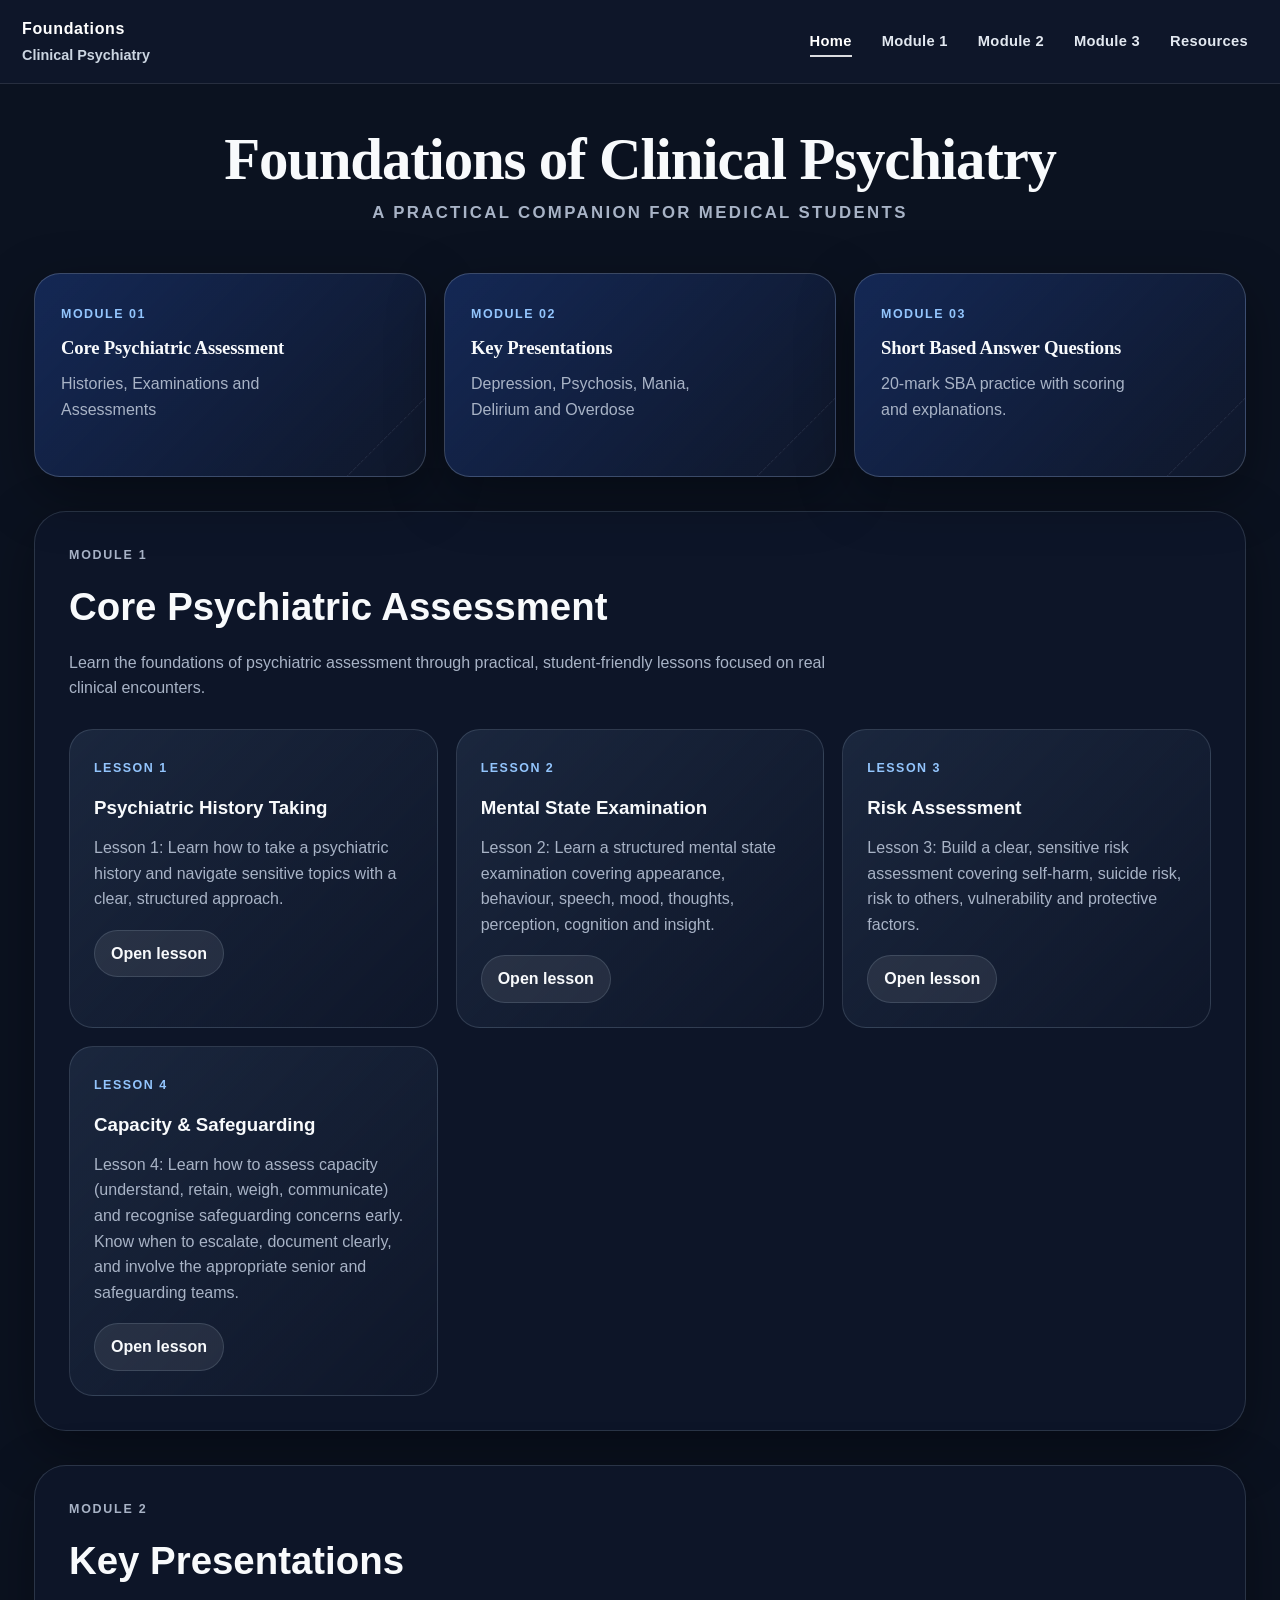
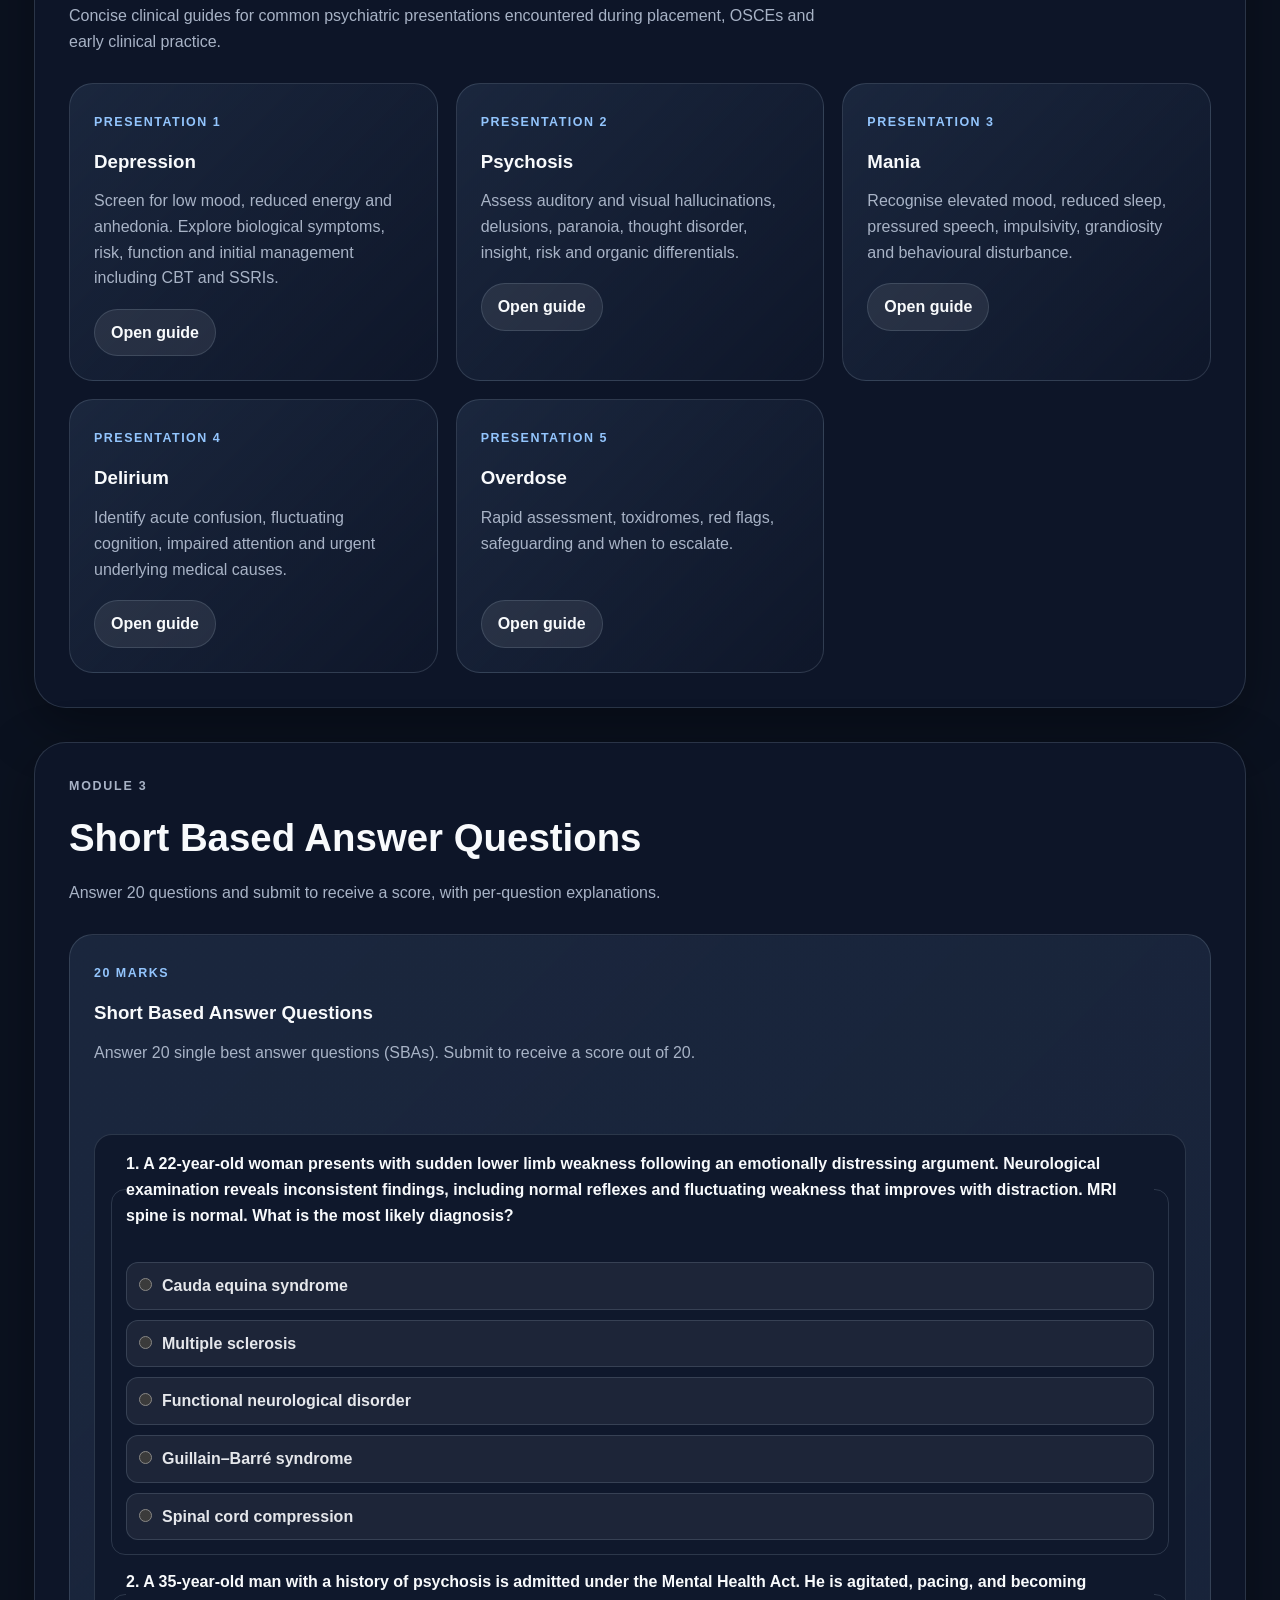
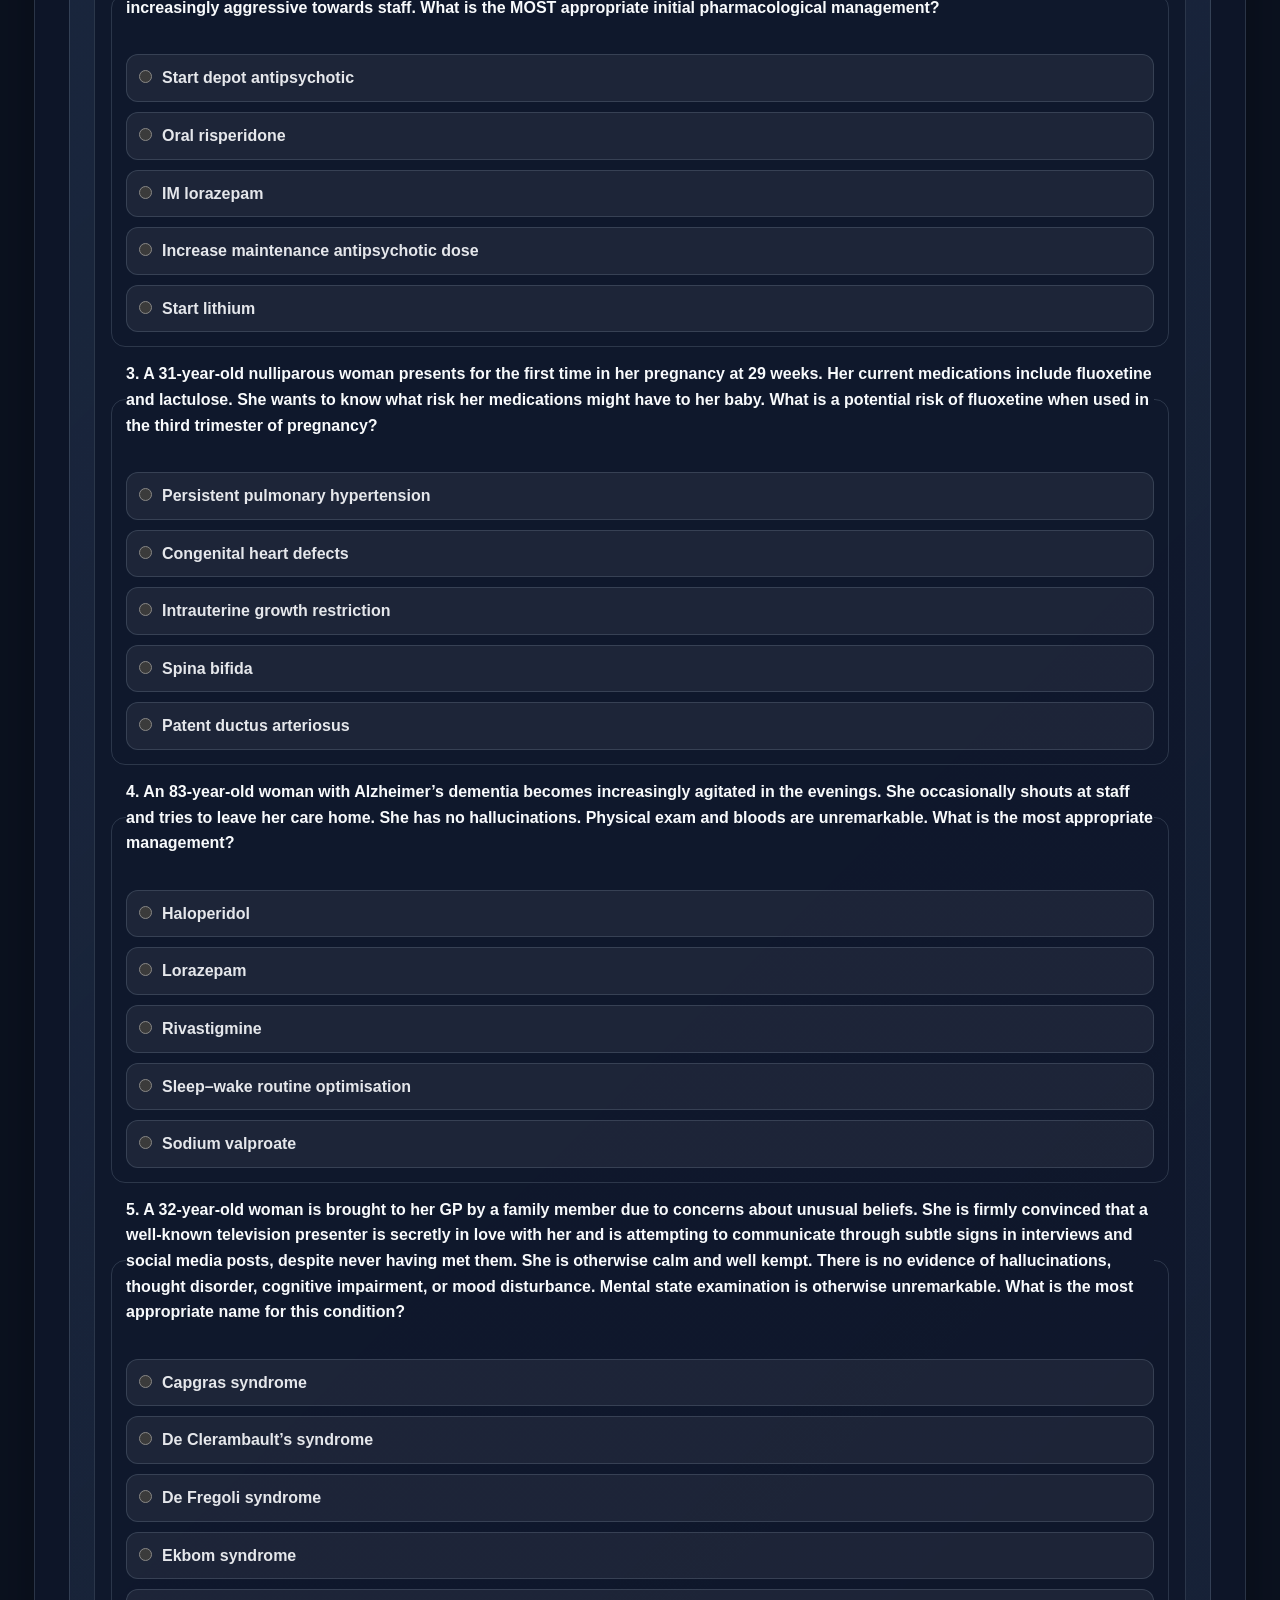
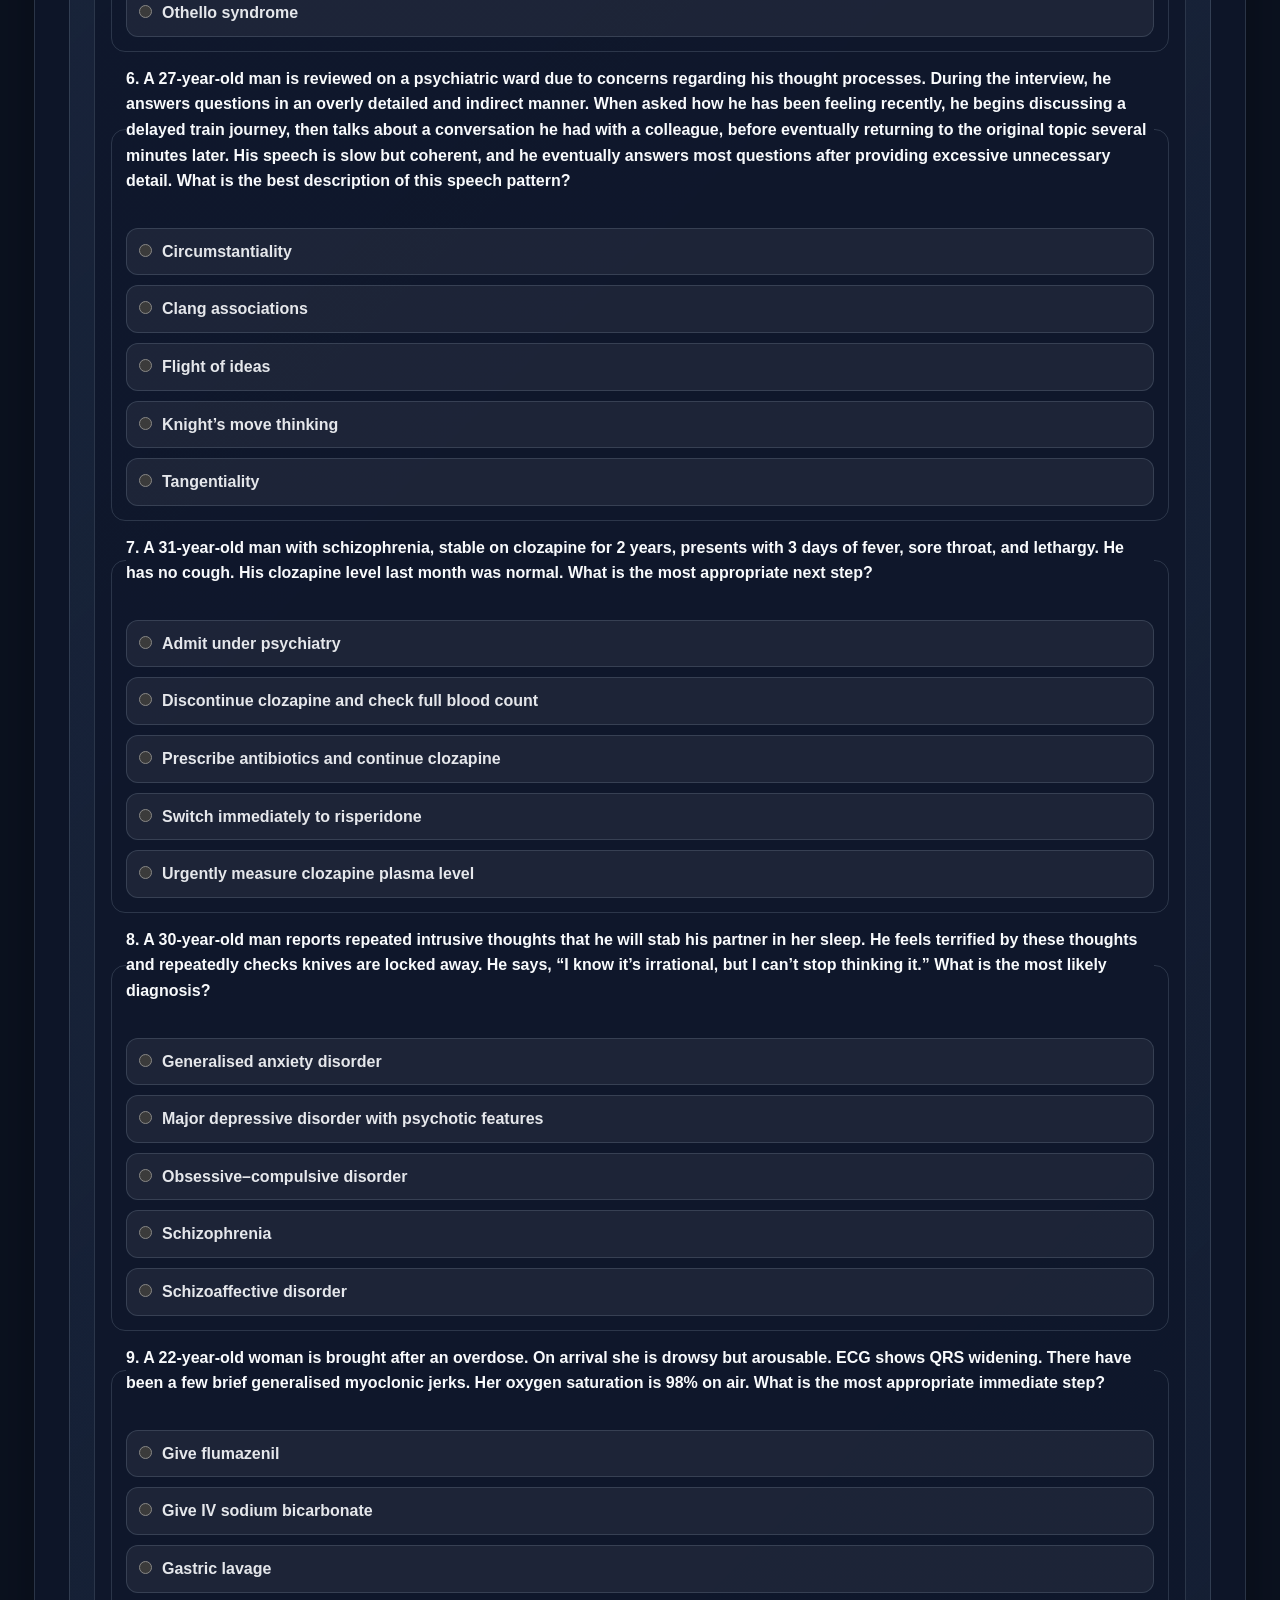
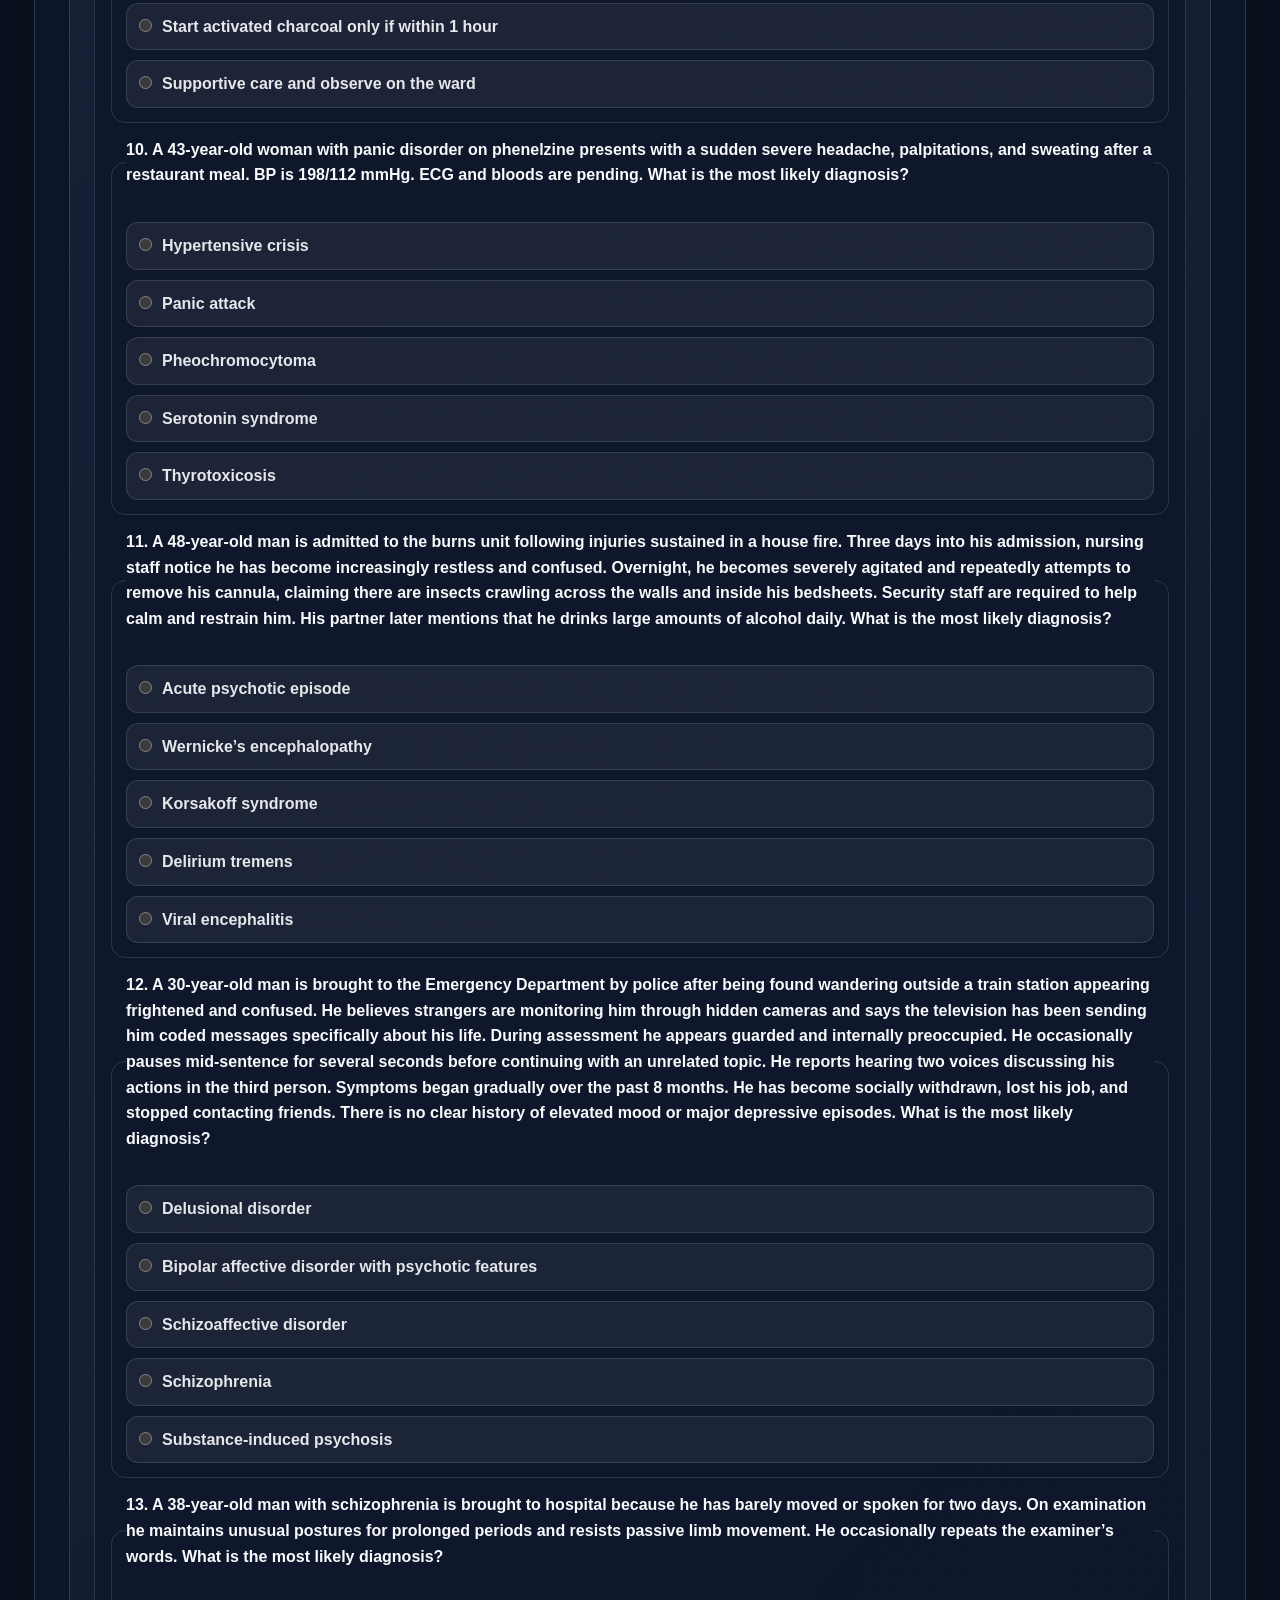
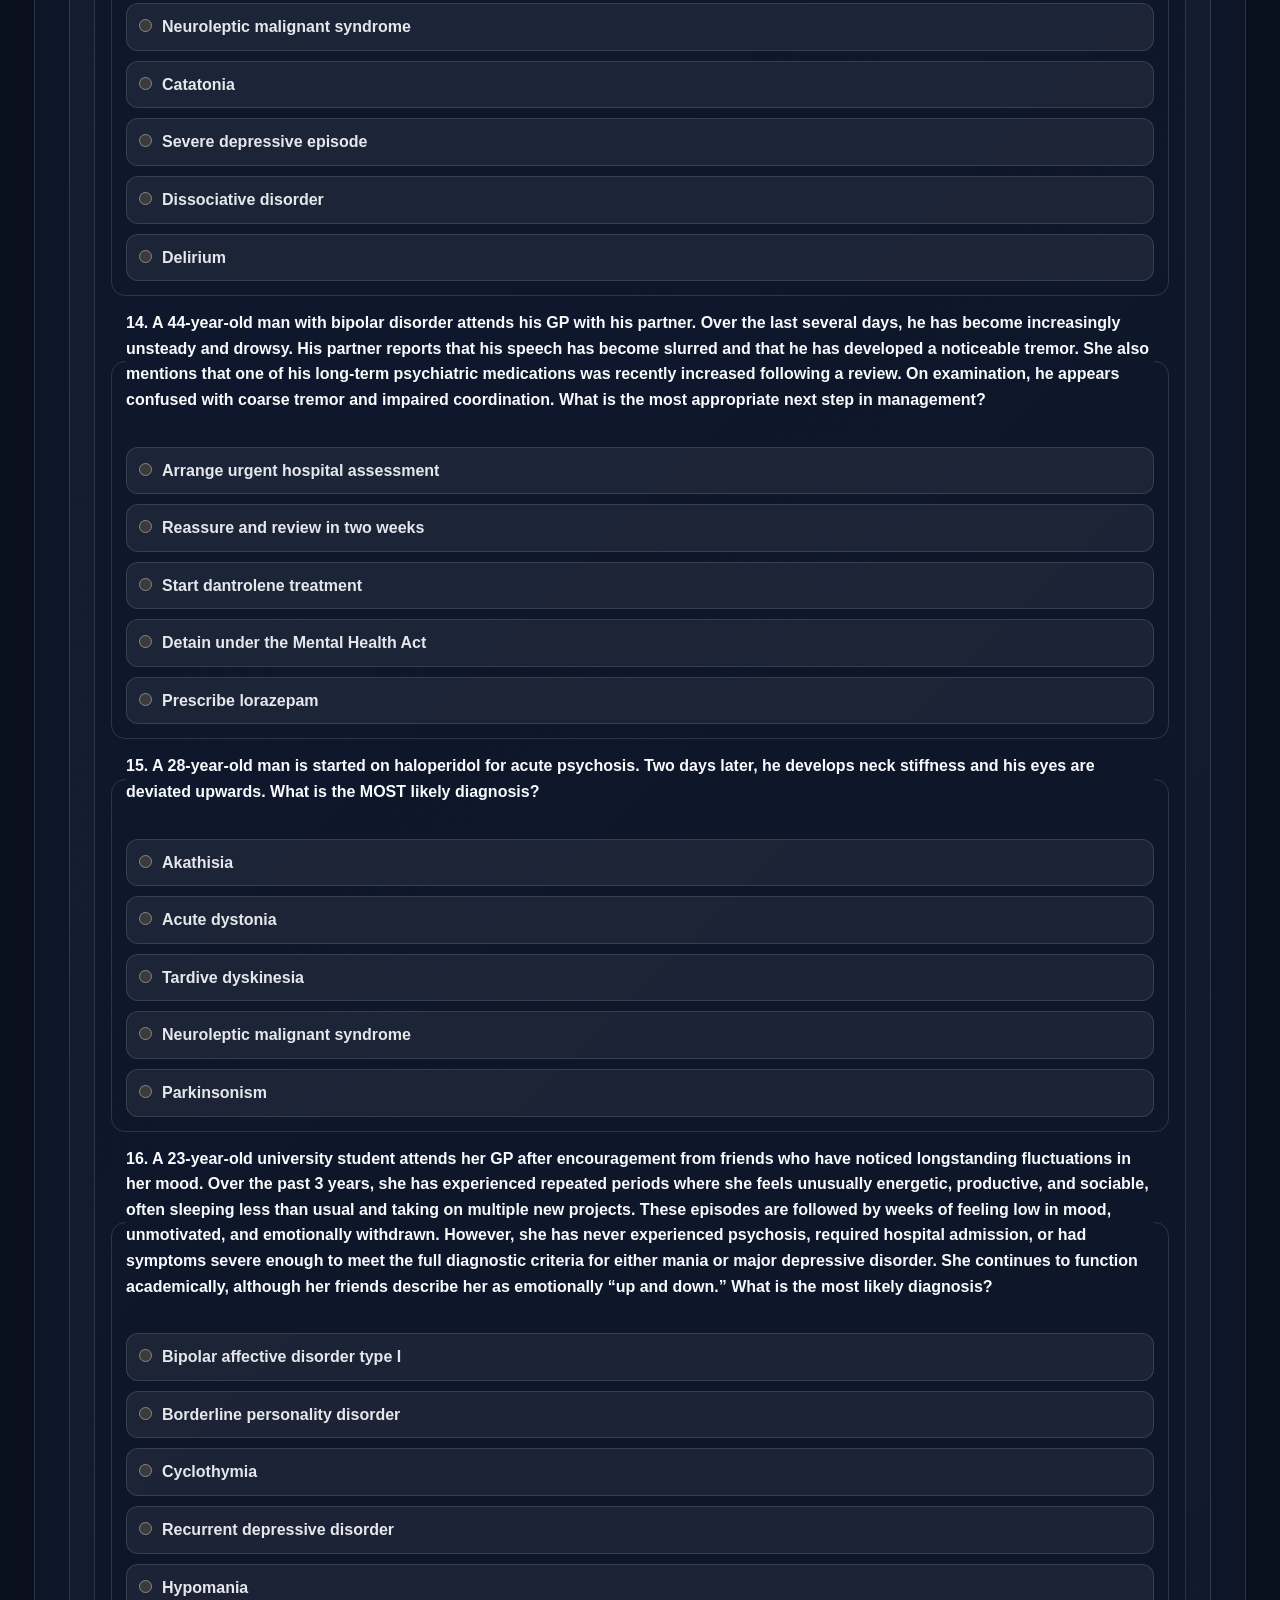
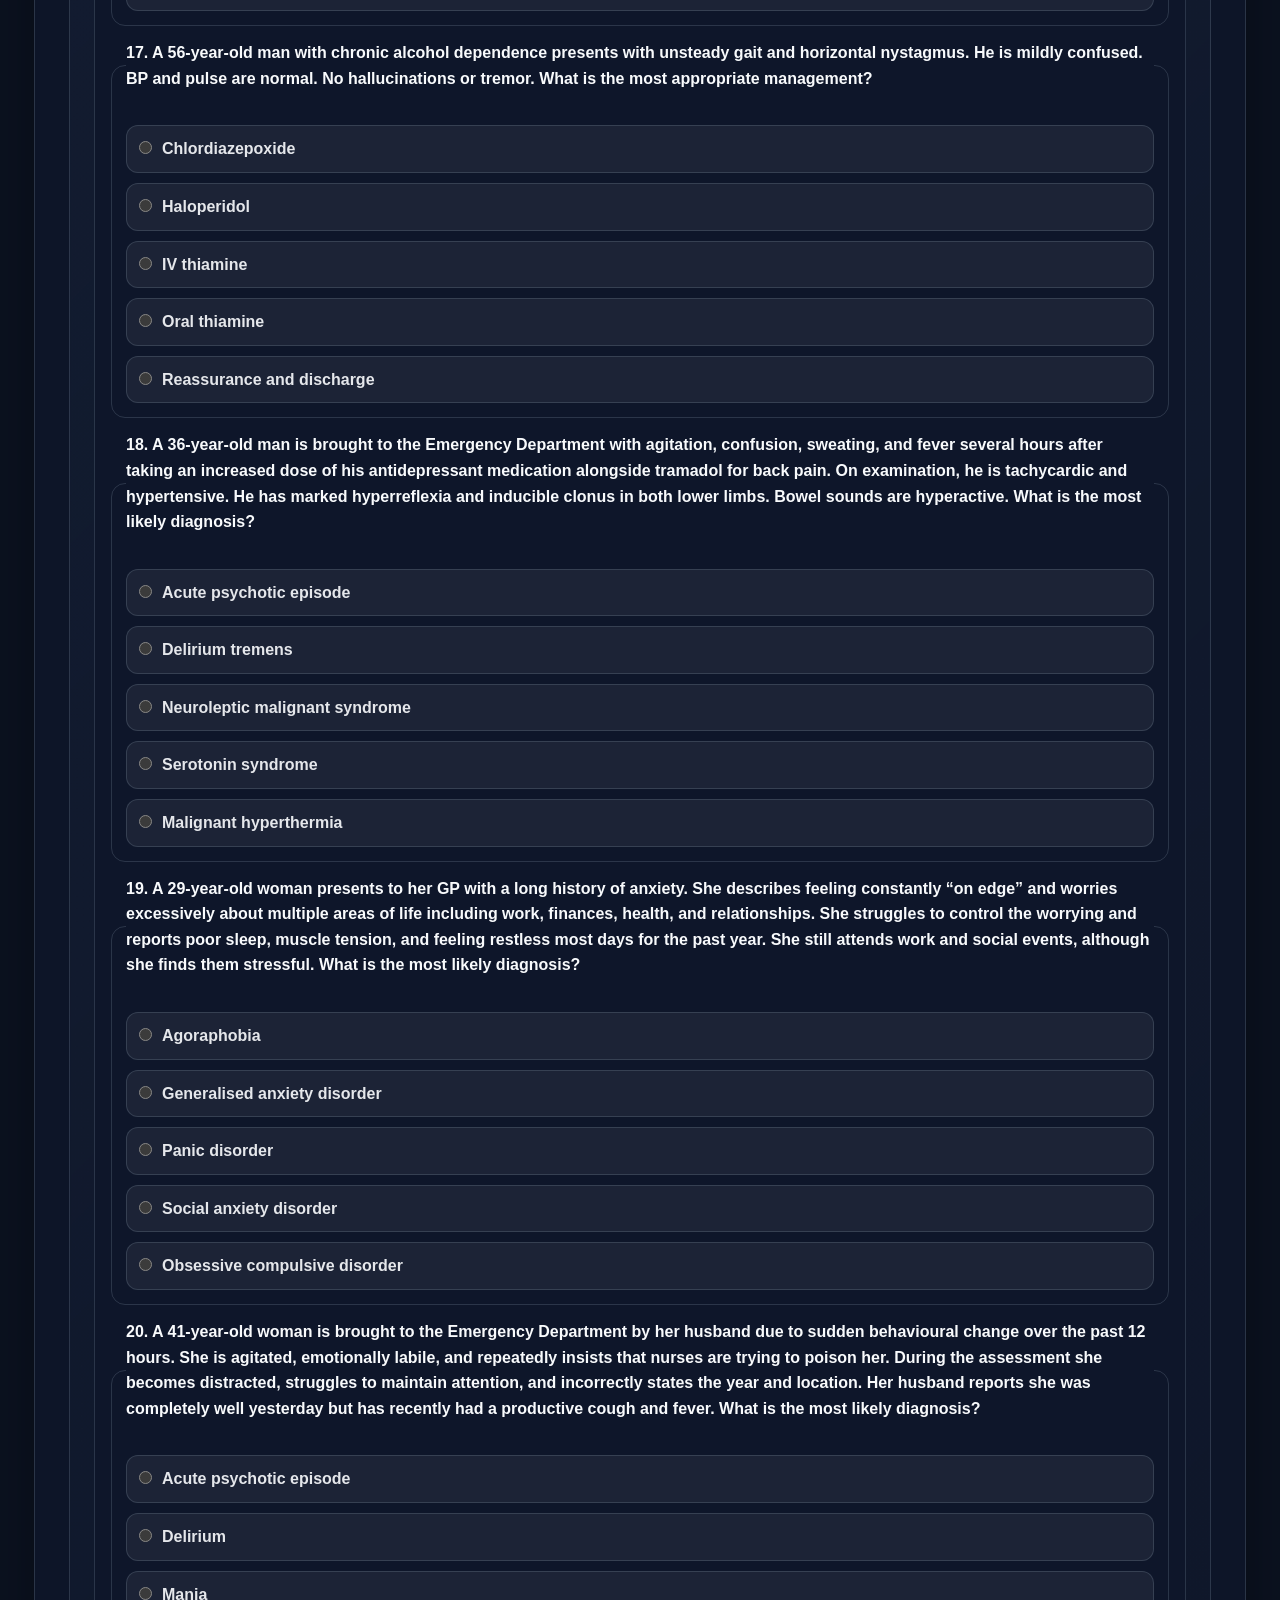
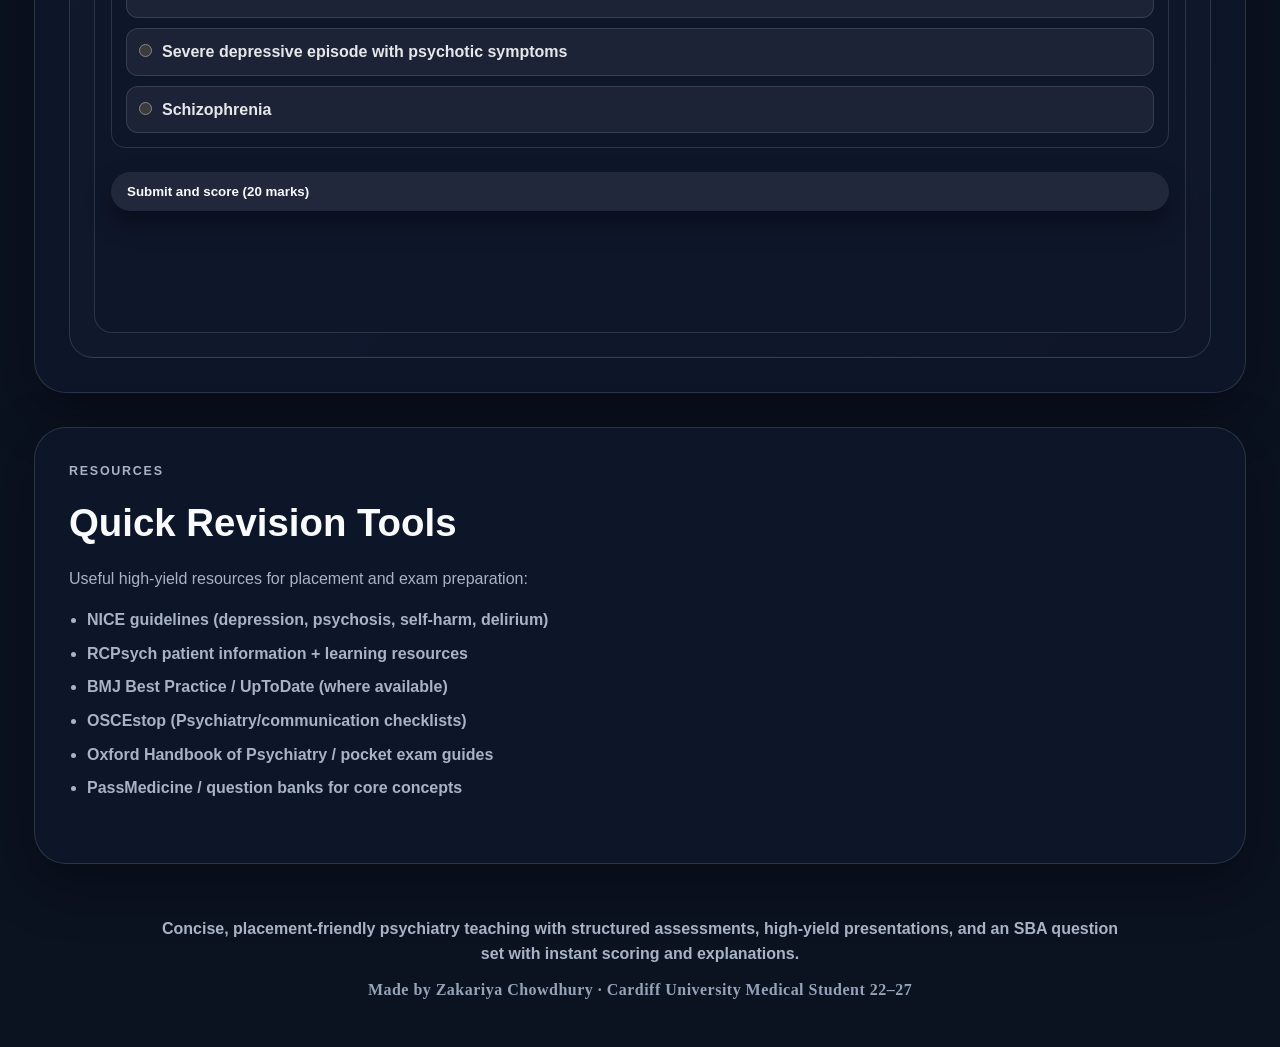
==== index.html @ 170c1d38 "Initial psychiatry e-learning site" ====
<!DOCTYPE html>
<html lang="en">
<head>
  <meta charset="UTF-8" />
  <meta name="viewport" content="width=device-width, initial-scale=1.0" />
  <title>Foundations of Clinical Psychiatry</title>
  <link rel="stylesheet" href="style.css" />
</head>

<body>
  <div class="app-layout">
    <div id="top"></div>
    <header class="topbar">
      <div class="topbar-inner">
        <a class="topbar-brand" href="#dashboard" aria-label="Go to dashboard">
          <span class="topbar-brand-title">Foundations</span>
          <span class="topbar-brand-subtitle">Clinical Psychiatry</span>
        </a>

        <nav class="top-nav" aria-label="Primary navigation">
          <a class="nav-link" href="#top">Home</a>

          <div class="nav-dropdown">
            <button class="nav-link nav-trigger" type="button">Module 1</button>
            <div class="nav-menu" role="menu">
              <a role="menuitem" href="#module1">Overview</a>
              <a role="menuitem" href="lesson1.html">Lesson 1: History</a>
              <a role="menuitem" href="lesson2.html">Lesson 2: MSE</a>
              <a role="menuitem" href="lesson3.html">Lesson 3: Risk</a>
              <a role="menuitem" href="lesson4.html">Lesson 4: Capacity &amp; Safeguarding</a>
            </div>
          </div>

          <div class="nav-dropdown">
            <button class="nav-link nav-trigger" type="button">Module 2</button>
            <div class="nav-menu" role="menu">
              <a role="menuitem" href="#module2">Overview</a>
              <a role="menuitem" href="guide-depression.html">Depression</a>
              <a role="menuitem" href="guide-psychosis.html">Psychosis</a>
              <a role="menuitem" href="guide-mania.html">Mania</a>
              <a role="menuitem" href="guide-delirium.html">Delirium</a>
              <a role="menuitem" href="guide-overdose.html">Overdose</a>
            </div>
          </div>

          <div class="nav-dropdown align-right">
            <button class="nav-link nav-trigger" type="button">Module 3</button>
            <div class="nav-menu" role="menu">
              <a role="menuitem" href="#module3">SBA Questions</a>
            </div>
          </div>

          <a class="nav-link" href="#resources">Resources</a>
        </nav>
      </div>
    </header>

    <main class="course-main">

      <section id="dashboard" class="course-hero">
        <div>
          <h1>Foundations of Clinical Psychiatry</h1>
          <p class="hero-subtitle">A Practical Companion for Medical Students</p>
        </div>
      </section>

      <section id="modules" class="overview-grid">
        <a class="overview-card" href="#module1" aria-label="Go to Module 1: Core Psychiatric Assessment">
          <span>Module 01</span>
          <h3>Core Psychiatric Assessment</h3>
          <p>Histories, Examinations and Assessments</p>

          <span class="corner-flap" aria-hidden="true"></span>
        </a>

        <a class="overview-card" href="#module2" aria-label="Go to Module 2: Key Presentations">
          <span>Module 02</span>
          <h3>Key Presentations</h3>
          <p>Depression, Psychosis, Mania, Delirium and Overdose</p>

          <span class="corner-flap" aria-hidden="true"></span>
        </a>

        <a class="overview-card" href="#module3" aria-label="Go to Module 3: Short Based Answer Questions">
          <span>Module 03</span>
          <h3>Short Based Answer Questions</h3>
          <p>20-mark SBA practice with scoring and explanations.</p>

          <span class="corner-flap" aria-hidden="true"></span>
        </a>
      </section>

      <section id="module1" class="module-section">
        <div class="module-header">
          <p class="eyebrow">Module 1</p>
          <h2>Core Psychiatric Assessment</h2>
          <p>
            Learn the foundations of psychiatric assessment through practical, student-friendly
            lessons focused on real clinical encounters.
          </p>
        </div>

        <div class="lesson-grid">
          <article id="lesson1" class="lesson-card completed">
            <span class="module-badge">Lesson 1</span>
            <h3>Psychiatric History Taking</h3>
            <p>
              Lesson 1: Learn how to take a psychiatric history and navigate sensitive topics
              with a clear, structured approach.
            </p>
            <a class="lesson-action" href="lesson1.html">Open lesson</a>
          </article>

          <article id="lesson2" class="lesson-card completed">
            <span class="module-badge">Lesson 2</span>
            <h3>Mental State Examination</h3>
            <p>
              Lesson 2: Learn a structured mental state examination covering appearance,
              behaviour, speech, mood, thoughts, perception, cognition and insight.
            </p>
            <a class="lesson-action" href="lesson2.html">Open lesson</a>
          </article>

          <article id="lesson3" class="lesson-card current">
            <span class="module-badge">Lesson 3</span>
            <h3>Risk Assessment</h3>
            <p>
              Lesson 3: Build a clear, sensitive risk assessment covering self-harm, suicide risk,
              risk to others, vulnerability and protective factors.
            </p>
            <a class="lesson-action" href="lesson3.html">Open lesson</a>
          </article>

          <article id="lesson4" class="lesson-card">
            <span class="module-badge">Lesson 4</span>
            <h3>Capacity &amp; Safeguarding</h3>
            <p>
              Lesson 4: Learn how to assess capacity (understand, retain, weigh, communicate) and
              recognise safeguarding concerns early. Know when to escalate, document clearly, and
              involve the appropriate senior and safeguarding teams.
            </p>
            <a class="lesson-action" href="lesson4.html">Open lesson</a>
          </article>
        </div>
      </section>

      <section id="module2" class="module-section">
        <div class="module-header">
          <p class="eyebrow">Module 2</p>
          <h2>Key Presentations</h2>
          <p>
            Concise clinical guides for common psychiatric presentations encountered during
            placement, OSCEs and early clinical practice.
          </p>
        </div>

        <div class="lesson-grid">
          <article id="guide-depression" class="lesson-card">
            <span class="module-badge">Presentation 1</span>
            <h3>Depression</h3>
            <p>
              Screen for low mood, reduced energy and anhedonia. Explore biological symptoms,
              risk, function and initial management including CBT and SSRIs.
            </p>
            <a class="lesson-action" href="guide-depression.html">Open guide</a>
          </article>

          <article id="guide-psychosis" class="lesson-card">
            <span class="module-badge">Presentation 2</span>
            <h3>Psychosis</h3>
            <p>
              Assess auditory and visual hallucinations, delusions, paranoia, thought disorder,
              insight, risk and organic differentials.
            </p>
            <a class="lesson-action" href="guide-psychosis.html">Open guide</a>
          </article>

          <article id="guide-mania" class="lesson-card">
            <span class="module-badge">Presentation 3</span>
            <h3>Mania</h3>
            <p>
              Recognise elevated mood, reduced sleep, pressured speech, impulsivity,
              grandiosity and behavioural disturbance.
            </p>
            <a class="lesson-action" href="guide-mania.html">Open guide</a>
          </article>

          <article id="guide-delirium" class="lesson-card">
            <span class="module-badge">Presentation 4</span>
            <h3>Delirium</h3>
            <p>
              Identify acute confusion, fluctuating cognition, impaired attention and urgent
              underlying medical causes.
            </p>
            <a class="lesson-action" href="guide-delirium.html">Open guide</a>
          </article>

          <article id="guide-overdose" class="lesson-card">
            <span class="module-badge">Presentation 5</span>
            <h3>Overdose</h3>
            <p>
              Rapid assessment, toxidromes, red flags, safeguarding and when to escalate.
            </p>
            <a class="lesson-action" href="guide-overdose.html">Open guide</a>
          </article>
        </div>
      </section>

      <section id="module3" class="module-section">
        <div class="module-header">
          <p class="eyebrow">Module 3</p>
          <h2>Short Based Answer Questions</h2>
          <p>
            Answer 20 questions and submit to receive a score, with per-question explanations.
          </p>
        </div>

        <div class="lesson-grid">
          <article class="lesson-card current">
            <span class="module-badge">20 marks</span>
            <h3>Short Based Answer Questions</h3>
            <p>
              Answer 20 single best answer questions (SBAs). Submit to receive a score out of 20.
            </p>

            <div class="mini-quiz ssba-quiz">
              <form id="ssba-form">
                <fieldset data-answer="c">
                  <legend><strong>1.</strong> A 22-year-old woman presents with sudden lower limb weakness following an emotionally distressing argument. Neurological examination reveals inconsistent findings, including normal reflexes and fluctuating weakness that improves with distraction. MRI spine is normal. What is the most likely diagnosis?</legend>
                  <label><input type="radio" name="q1" value="a" />Cauda equina syndrome</label>
                  <label><input type="radio" name="q1" value="b" />Multiple sclerosis</label>
                  <label><input type="radio" name="q1" value="c" />Functional neurological disorder</label>
                  <label><input type="radio" name="q1" value="d" />Guillain–Barré syndrome</label>
                  <label><input type="radio" name="q1" value="e" />Spinal cord compression</label>
                </fieldset>

                <fieldset data-answer="c">
                  <legend><strong>2.</strong> A 35-year-old man with a history of psychosis is admitted under the Mental Health Act. He is agitated, pacing, and becoming increasingly aggressive towards staff. What is the MOST appropriate initial pharmacological management?</legend>
                  <label><input type="radio" name="q2" value="a" />Start depot antipsychotic</label>
                  <label><input type="radio" name="q2" value="b" />Oral risperidone</label>
                  <label><input type="radio" name="q2" value="c" />IM lorazepam</label>
                  <label><input type="radio" name="q2" value="d" />Increase maintenance antipsychotic dose</label>
                  <label><input type="radio" name="q2" value="e" />Start lithium</label>
                </fieldset>

                <fieldset data-answer="a">
                  <legend><strong>3.</strong> A 31-year-old nulliparous woman presents for the first time in her pregnancy at 29 weeks. Her current medications include fluoxetine and lactulose. She wants to know what risk her medications might have to her baby. What is a potential risk of fluoxetine when used in the third trimester of pregnancy?</legend>
                  <label><input type="radio" name="q3" value="a" />Persistent pulmonary hypertension</label>
                  <label><input type="radio" name="q3" value="b" />Congenital heart defects</label>
                  <label><input type="radio" name="q3" value="c" />Intrauterine growth restriction</label>
                  <label><input type="radio" name="q3" value="d" />Spina bifida</label>
                  <label><input type="radio" name="q3" value="e" />Patent ductus arteriosus</label>
                </fieldset>

                <fieldset data-answer="d">
                  <legend><strong>4.</strong> An 83-year-old woman with Alzheimer’s dementia becomes increasingly agitated in the evenings. She occasionally shouts at staff and tries to leave her care home. She has no hallucinations. Physical exam and bloods are unremarkable. What is the most appropriate management?</legend>
                  <label><input type="radio" name="q4" value="a" />Haloperidol</label>
                  <label><input type="radio" name="q4" value="b" />Lorazepam</label>
                  <label><input type="radio" name="q4" value="c" />Rivastigmine</label>
                  <label><input type="radio" name="q4" value="d" />Sleep–wake routine optimisation</label>
                  <label><input type="radio" name="q4" value="e" />Sodium valproate</label>
                </fieldset>

                <fieldset data-answer="b">
                  <legend><strong>5.</strong> A 32-year-old woman is brought to her GP by a family member due to concerns about unusual beliefs. She is firmly convinced that a well-known television presenter is secretly in love with her and is attempting to communicate through subtle signs in interviews and social media posts, despite never having met them. She is otherwise calm and well kempt. There is no evidence of hallucinations, thought disorder, cognitive impairment, or mood disturbance. Mental state examination is otherwise unremarkable. What is the most appropriate name for this condition?</legend>
                  <label><input type="radio" name="q5" value="a" />Capgras syndrome</label>
                  <label><input type="radio" name="q5" value="b" />De Clerambault’s syndrome</label>
                  <label><input type="radio" name="q5" value="c" />De Fregoli syndrome</label>
                  <label><input type="radio" name="q5" value="d" />Ekbom syndrome</label>
                  <label><input type="radio" name="q5" value="e" />Othello syndrome</label>
                </fieldset>

                <fieldset data-answer="a">
                  <legend><strong>6.</strong> A 27-year-old man is reviewed on a psychiatric ward due to concerns regarding his thought processes. During the interview, he answers questions in an overly detailed and indirect manner. When asked how he has been feeling recently, he begins discussing a delayed train journey, then talks about a conversation he had with a colleague, before eventually returning to the original topic several minutes later. His speech is slow but coherent, and he eventually answers most questions after providing excessive unnecessary detail. What is the best description of this speech pattern?</legend>
                  <label><input type="radio" name="q6" value="a" />Circumstantiality</label>
                  <label><input type="radio" name="q6" value="b" />Clang associations</label>
                  <label><input type="radio" name="q6" value="c" />Flight of ideas</label>
                  <label><input type="radio" name="q6" value="d" />Knight’s move thinking</label>
                  <label><input type="radio" name="q6" value="e" />Tangentiality</label>
                </fieldset>

                <fieldset data-answer="b">
                  <legend><strong>7.</strong> A 31-year-old man with schizophrenia, stable on clozapine for 2 years, presents with 3 days of fever, sore throat, and lethargy. He has no cough. His clozapine level last month was normal. What is the most appropriate next step?</legend>
                  <label><input type="radio" name="q7" value="a" />Admit under psychiatry</label>
                  <label><input type="radio" name="q7" value="b" />Discontinue clozapine and check full blood count</label>
                  <label><input type="radio" name="q7" value="c" />Prescribe antibiotics and continue clozapine</label>
                  <label><input type="radio" name="q7" value="d" />Switch immediately to risperidone</label>
                  <label><input type="radio" name="q7" value="e" />Urgently measure clozapine plasma level</label>
                </fieldset>

                <fieldset data-answer="c">
                  <legend><strong>8.</strong> A 30-year-old man reports repeated intrusive thoughts that he will stab his partner in her sleep. He feels terrified by these thoughts and repeatedly checks knives are locked away. He says, “I know it’s irrational, but I can’t stop thinking it.” What is the most likely diagnosis?</legend>
                  <label><input type="radio" name="q8" value="a" />Generalised anxiety disorder</label>
                  <label><input type="radio" name="q8" value="b" />Major depressive disorder with psychotic features</label>
                  <label><input type="radio" name="q8" value="c" />Obsessive–compulsive disorder</label>
                  <label><input type="radio" name="q8" value="d" />Schizophrenia</label>
                  <label><input type="radio" name="q8" value="e" />Schizoaffective disorder</label>
                </fieldset>

                <fieldset data-answer="b">
                  <legend><strong>9.</strong> A 22-year-old woman is brought after an overdose. On arrival she is drowsy but arousable. ECG shows QRS widening. There have been a few brief generalised myoclonic jerks. Her oxygen saturation is 98% on air. What is the most appropriate immediate step?</legend>
                  <label><input type="radio" name="q9" value="a" />Give flumazenil</label>
                  <label><input type="radio" name="q9" value="b" />Give IV sodium bicarbonate</label>
                  <label><input type="radio" name="q9" value="c" />Gastric lavage</label>
                  <label><input type="radio" name="q9" value="d" />Start activated charcoal only if within 1 hour</label>
                  <label><input type="radio" name="q9" value="e" />Supportive care and observe on the ward</label>
                </fieldset>

                <fieldset data-answer="a">
                  <legend><strong>10.</strong> A 43-year-old woman with panic disorder on phenelzine presents with a sudden severe headache, palpitations, and sweating after a restaurant meal. BP is 198/112 mmHg. ECG and bloods are pending. What is the most likely diagnosis?</legend>
                  <label><input type="radio" name="q10" value="a" />Hypertensive crisis</label>
                  <label><input type="radio" name="q10" value="b" />Panic attack</label>
                  <label><input type="radio" name="q10" value="c" />Pheochromocytoma</label>
                  <label><input type="radio" name="q10" value="d" />Serotonin syndrome</label>
                  <label><input type="radio" name="q10" value="e" />Thyrotoxicosis</label>
                </fieldset>

                <fieldset data-answer="d">
                  <legend><strong>11.</strong> A 48-year-old man is admitted to the burns unit following injuries sustained in a house fire. Three days into his admission, nursing staff notice he has become increasingly restless and confused. Overnight, he becomes severely agitated and repeatedly attempts to remove his cannula, claiming there are insects crawling across the walls and inside his bedsheets. Security staff are required to help calm and restrain him. His partner later mentions that he drinks large amounts of alcohol daily. What is the most likely diagnosis?</legend>
                  <label><input type="radio" name="q11" value="a" />Acute psychotic episode</label>
                  <label><input type="radio" name="q11" value="b" />Wernicke’s encephalopathy</label>
                  <label><input type="radio" name="q11" value="c" />Korsakoff syndrome</label>
                  <label><input type="radio" name="q11" value="d" />Delirium tremens</label>
                  <label><input type="radio" name="q11" value="e" />Viral encephalitis</label>
                </fieldset>

                <fieldset data-answer="d">
                  <legend><strong>12.</strong> A 30-year-old man is brought to the Emergency Department by police after being found wandering outside a train station appearing frightened and confused. He believes strangers are monitoring him through hidden cameras and says the television has been sending him coded messages specifically about his life. During assessment he appears guarded and internally preoccupied. He occasionally pauses mid-sentence for several seconds before continuing with an unrelated topic. He reports hearing two voices discussing his actions in the third person. Symptoms began gradually over the past 8 months. He has become socially withdrawn, lost his job, and stopped contacting friends. There is no clear history of elevated mood or major depressive episodes. What is the most likely diagnosis?</legend>
                  <label><input type="radio" name="q12" value="a" />Delusional disorder</label>
                  <label><input type="radio" name="q12" value="b" />Bipolar affective disorder with psychotic features</label>
                  <label><input type="radio" name="q12" value="c" />Schizoaffective disorder</label>
                  <label><input type="radio" name="q12" value="d" />Schizophrenia</label>
                  <label><input type="radio" name="q12" value="e" />Substance-induced psychosis</label>
                </fieldset>

                <fieldset data-answer="b">
                  <legend><strong>13.</strong> A 38-year-old man with schizophrenia is brought to hospital because he has barely moved or spoken for two days. On examination he maintains unusual postures for prolonged periods and resists passive limb movement. He occasionally repeats the examiner’s words. What is the most likely diagnosis?</legend>
                  <label><input type="radio" name="q13" value="a" />Neuroleptic malignant syndrome</label>
                  <label><input type="radio" name="q13" value="b" />Catatonia</label>
                  <label><input type="radio" name="q13" value="c" />Severe depressive episode</label>
                  <label><input type="radio" name="q13" value="d" />Dissociative disorder</label>
                  <label><input type="radio" name="q13" value="e" />Delirium</label>
                </fieldset>

                <fieldset data-answer="a">
                  <legend><strong>14.</strong> A 44-year-old man with bipolar disorder attends his GP with his partner. Over the last several days, he has become increasingly unsteady and drowsy. His partner reports that his speech has become slurred and that he has developed a noticeable tremor. She also mentions that one of his long-term psychiatric medications was recently increased following a review. On examination, he appears confused with coarse tremor and impaired coordination. What is the most appropriate next step in management?</legend>
                  <label><input type="radio" name="q14" value="a" />Arrange urgent hospital assessment</label>
                  <label><input type="radio" name="q14" value="b" />Reassure and review in two weeks</label>
                  <label><input type="radio" name="q14" value="c" />Start dantrolene treatment</label>
                  <label><input type="radio" name="q14" value="d" />Detain under the Mental Health Act</label>
                  <label><input type="radio" name="q14" value="e" />Prescribe lorazepam</label>
                </fieldset>

                <fieldset data-answer="b">
                  <legend><strong>15.</strong> A 28-year-old man is started on haloperidol for acute psychosis. Two days later, he develops neck stiffness and his eyes are deviated upwards. What is the MOST likely diagnosis?</legend>
                  <label><input type="radio" name="q15" value="a" />Akathisia</label>
                  <label><input type="radio" name="q15" value="b" />Acute dystonia</label>
                  <label><input type="radio" name="q15" value="c" />Tardive dyskinesia</label>
                  <label><input type="radio" name="q15" value="d" />Neuroleptic malignant syndrome</label>
                  <label><input type="radio" name="q15" value="e" />Parkinsonism</label>
                </fieldset>

                <fieldset data-answer="c">
                  <legend><strong>16.</strong> A 23-year-old university student attends her GP after encouragement from friends who have noticed longstanding fluctuations in her mood. Over the past 3 years, she has experienced repeated periods where she feels unusually energetic, productive, and sociable, often sleeping less than usual and taking on multiple new projects. These episodes are followed by weeks of feeling low in mood, unmotivated, and emotionally withdrawn. However, she has never experienced psychosis, required hospital admission, or had symptoms severe enough to meet the full diagnostic criteria for either mania or major depressive disorder. She continues to function academically, although her friends describe her as emotionally “up and down.” What is the most likely diagnosis?</legend>
                  <label><input type="radio" name="q16" value="a" />Bipolar affective disorder type I</label>
                  <label><input type="radio" name="q16" value="b" />Borderline personality disorder</label>
                  <label><input type="radio" name="q16" value="c" />Cyclothymia</label>
                  <label><input type="radio" name="q16" value="d" />Recurrent depressive disorder</label>
                  <label><input type="radio" name="q16" value="e" />Hypomania</label>
                </fieldset>

                <fieldset data-answer="c">
                  <legend><strong>17.</strong> A 56-year-old man with chronic alcohol dependence presents with unsteady gait and horizontal nystagmus. He is mildly confused. BP and pulse are normal. No hallucinations or tremor. What is the most appropriate management?</legend>
                  <label><input type="radio" name="q17" value="a" />Chlordiazepoxide</label>
                  <label><input type="radio" name="q17" value="b" />Haloperidol</label>
                  <label><input type="radio" name="q17" value="c" />IV thiamine</label>
                  <label><input type="radio" name="q17" value="d" />Oral thiamine</label>
                  <label><input type="radio" name="q17" value="e" />Reassurance and discharge</label>
                </fieldset>

                <fieldset data-answer="d">
                  <legend><strong>18.</strong> A 36-year-old man is brought to the Emergency Department with agitation, confusion, sweating, and fever several hours after taking an increased dose of his antidepressant medication alongside tramadol for back pain. On examination, he is tachycardic and hypertensive. He has marked hyperreflexia and inducible clonus in both lower limbs. Bowel sounds are hyperactive. What is the most likely diagnosis?</legend>
                  <label><input type="radio" name="q18" value="a" />Acute psychotic episode</label>
                  <label><input type="radio" name="q18" value="b" />Delirium tremens</label>
                  <label><input type="radio" name="q18" value="c" />Neuroleptic malignant syndrome</label>
                  <label><input type="radio" name="q18" value="d" />Serotonin syndrome</label>
                  <label><input type="radio" name="q18" value="e" />Malignant hyperthermia</label>
                </fieldset>

                <fieldset data-answer="b">
                  <legend><strong>19.</strong> A 29-year-old woman presents to her GP with a long history of anxiety. She describes feeling constantly “on edge” and worries excessively about multiple areas of life including work, finances, health, and relationships. She struggles to control the worrying and reports poor sleep, muscle tension, and feeling restless most days for the past year. She still attends work and social events, although she finds them stressful. What is the most likely diagnosis?</legend>
                  <label><input type="radio" name="q19" value="a" />Agoraphobia</label>
                  <label><input type="radio" name="q19" value="b" />Generalised anxiety disorder</label>
                  <label><input type="radio" name="q19" value="c" />Panic disorder</label>
                  <label><input type="radio" name="q19" value="d" />Social anxiety disorder</label>
                  <label><input type="radio" name="q19" value="e" />Obsessive compulsive disorder</label>
                </fieldset>

                <fieldset data-answer="b">
                  <legend><strong>20.</strong> A 41-year-old woman is brought to the Emergency Department by her husband due to sudden behavioural change over the past 12 hours. She is agitated, emotionally labile, and repeatedly insists that nurses are trying to poison her. During the assessment she becomes distracted, struggles to maintain attention, and incorrectly states the year and location. Her husband reports she was completely well yesterday but has recently had a productive cough and fever. What is the most likely diagnosis?</legend>
                  <label><input type="radio" name="q20" value="a" />Acute psychotic episode</label>
                  <label><input type="radio" name="q20" value="b" />Delirium</label>
                  <label><input type="radio" name="q20" value="c" />Mania</label>
                  <label><input type="radio" name="q20" value="d" />Severe depressive episode with psychotic symptoms</label>
                  <label><input type="radio" name="q20" value="e" />Schizophrenia</label>
                </fieldset>

                <button type="submit" class="ssba-submit">Submit and score (20 marks)</button>
                <p id="quiz-feedback"></p>
              </form>
            </div>
          </article>
        </div>
      </section>

      <section id="resources" class="module-section">
        <div class="module-header">
          <p class="eyebrow">Resources</p>
          <h2>Quick Revision Tools</h2>
          <p>
            Useful high-yield resources for placement and exam preparation:
          </p>
          <ul class="resource-list">
            <li>NICE guidelines (depression, psychosis, self-harm, delirium)</li>
            <li>RCPsych patient information + learning resources</li>
            <li>BMJ Best Practice / UpToDate (where available)</li>
            <li>OSCEstop (Psychiatry/communication checklists)</li>
            <li>Oxford Handbook of Psychiatry / pocket exam guides</li>
            <li>PassMedicine / question banks for core concepts</li>
          </ul>
        </div>
      </section>

      <footer class="page-footer">
        <p>
          Concise, placement-friendly psychiatry teaching with structured assessments, high-yield
          presentations, and an SBA question set with instant scoring and explanations.
        </p>
        <p class="credit">Made by Zakariya Chowdhury &middot; Cardiff University Medical Student 22&ndash;27</p>
      </footer>

    </main>
  </div>

  <script src="script.js"></script>
</body>
</html>
---- style.css ----
* {
  margin: 0;
  padding: 0;
  box-sizing: border-box;
  transition: all 0.22s ease;
}

html {
  scroll-behavior: smooth;
}

:root {
  color-scheme: dark;
  --bg: #0b1220;
  --surface: #0f172a;
  --surface-2: #111c31;
  --surface-soft: rgba(148, 163, 184, 0.08);
  --text: #e5e7eb;
  --text-strong: #f8fafc;
  --muted: #a8b3c6;
  --muted-2: #94a3b8;
  --border: rgba(148, 163, 184, 0.22);
  --border-2: rgba(148, 163, 184, 0.32);
  --accent: #2563eb;
  --accent-muted: #93c5fd;
  --shadow: 0 18px 55px rgba(0, 0, 0, 0.35);
}

body {
  font-family: Inter, Arial, sans-serif;
  background: var(--bg);
  color: var(--text);
  line-height: 1.6;
}

.app-layout {
  display: grid;
  grid-template-columns: 1fr;
  min-height: 100vh;
}

.topbar {
  position: sticky;
  top: 0;
  z-index: 50;
  background: rgba(15, 23, 42, 0.96);
  backdrop-filter: blur(10px);
  border-bottom: 1px solid rgba(255, 255, 255, 0.1);
}

.topbar-inner {
  display: flex;
  align-items: center;
  justify-content: space-between;
  gap: 18px;
  padding: 16px 22px;
}

.topbar-brand {
  color: white;
  text-decoration: none;
  display: grid;
  gap: 2px;
}

.topbar-brand-title {
  font-weight: 900;
  letter-spacing: 0.04em;
}

.topbar-brand-subtitle {
  color: #cbd5e1;
  font-size: 0.9rem;
  font-weight: 700;
}

.top-nav {
  display: flex;
  align-items: center;
  gap: 10px;
  flex-wrap: wrap;
  justify-content: flex-end;
}

.nav-link {
  color: #e2e8f0;
  text-decoration: none;
  padding: 10px 10px;
  font-weight: 900;
  font-size: 0.92rem;
  background: transparent;
  border: none;
  position: relative;
  letter-spacing: 0.02em;
}

.nav-link::after {
  content: "";
  position: absolute;
  left: 10px;
  right: 10px;
  bottom: 6px;
  height: 2px;
  background: rgba(255,255,255,0.85);
  transform: scaleX(0);
  transform-origin: left;
  transition: transform 180ms ease;
}

.nav-link:hover,
.nav-link.active {
  color: white;
}

.nav-link:hover::after,
.nav-link.active::after {
  transform: scaleX(1);
}

.nav-trigger {
  cursor: pointer;
}

button.nav-link {
  border: none;
  color: #e2e8f0;
  font: inherit;
  font-weight: 900;
  font-size: 0.92rem;
}

button.nav-link:focus-visible,
.nav-link:focus-visible {
  outline: 3px solid rgba(255, 255, 255, 0.18);
  outline-offset: 4px;
}

.nav-dropdown {
  position: relative;
}

.nav-menu {
  position: absolute;
  left: 0;
  top: 100%;
  margin-top: 6px;
  min-width: 260px;
  max-width: min(360px, calc(100vw - 28px));
  background: rgba(15, 23, 42, 0.98);
  border: 1px solid rgba(255,255,255,0.14);
  border-radius: 18px;
  padding: 10px;
  box-shadow: 0 22px 70px rgba(15, 23, 42, 0.42);
  overflow: hidden;
  z-index: 50;
  opacity: 0;
  visibility: hidden;
  transform: translateY(-4px);
  transition: opacity 140ms ease, transform 140ms ease, visibility 0s linear 300ms;
}

.nav-menu::before {
  content: "";
  position: absolute;
  left: 0;
  right: 0;
  top: -16px;
  height: 16px;
  background: transparent;
}

.nav-dropdown.align-right .nav-menu {
  left: auto;
  right: 0;
}

.nav-dropdown:hover .nav-menu,
.nav-dropdown:focus-within .nav-menu {
  opacity: 1;
  visibility: visible;
  transform: translateY(0);
  transition: opacity 140ms ease, transform 140ms ease, visibility 0s;
}

.nav-menu a {
  display: block;
  padding: 10px 12px;
  border-radius: 14px;
  color: #cbd5e1;
  text-decoration: none;
  font-weight: 800;
  border: 1px solid transparent;
}

.nav-menu a:hover,
.nav-menu a.active {
  background: rgba(255,255,255,0.08);
  color: white;
  border-color: rgba(255,255,255,0.12);
}

.course-main {
  padding: 34px;
}

.course-hero {
  background: transparent;
  border: none;
  border-radius: 0;
  padding: 10px 0 0;
  display: grid;
  grid-template-columns: 1fr;
  gap: 12px;
  box-shadow: none;
  text-align: center;
}

.eyebrow {
  text-transform: uppercase;
  letter-spacing: 0.14em;
  color: var(--accent-muted);
  font-size: 0.78rem;
  font-weight: 900;
  margin-bottom: 10px;
}

.course-hero h1 {
  font-family: ui-serif, Cambria, Georgia, "Times New Roman", Times, serif;
  font-size: clamp(2.6rem, 4.6vw, 4.4rem);
  line-height: 1.02;
  margin: 2px 0 10px;
  color: var(--text-strong);
  letter-spacing: -0.02em;
}

.course-hero p {
  color: var(--muted);
  max-width: 720px;
  font-size: 1.05rem;
  margin-left: auto;
  margin-right: auto;
}

.hero-subtitle {
  font-weight: 900;
  color: var(--accent-muted);
  margin-bottom: 12px;
  text-transform: uppercase;
  letter-spacing: 0.14em;
  font-size: 0.78rem;
}

.hero-blurb {
  max-width: 820px;
}

.progress-wrap {
  margin-top: 30px;
  max-width: 480px;
}

.progress-label {
  display: flex;
  justify-content: space-between;
  margin-bottom: 10px;
  font-weight: 800;
}

.progress-bar {
  height: 12px;
  background: rgba(148, 163, 184, 0.18);
  border-radius: 999px;
  overflow: hidden;
}

.progress-bar div {
  height: 100%;
  width: 35%;
  background: var(--accent);
  border-radius: 999px;
}

.continue-card {
  background: #0f172a;
  color: white;
  border-radius: 28px;
  padding: 28px;
  align-self: stretch;
  box-shadow: 0 18px 45px rgba(15, 23, 42, 0.18);
}

.continue-card:hover {
  transform: translateY(-4px);
  box-shadow: 0 24px 60px rgba(15, 23, 42, 0.25);
}

.continue-card h3 {
  margin: 14px 0 10px;
}

.continue-card p {
  color: #cbd5e1;
}

.tag {
  display: inline-block;
  background: rgba(255,255,255,0.12);
  padding: 7px 12px;
  border-radius: 999px;
  font-size: 0.8rem;
  font-weight: 800;
}

.btn.primary {
  display: inline-block;
  margin-top: 20px;
  background: rgba(255, 255, 255, 0.08);
  color: var(--text-strong);
  border: 1px solid var(--border);
  padding: 12px 18px;
  border-radius: 999px;
  text-decoration: none;
  font-weight: 900;
}

.btn.primary:hover,
.lesson-card button:hover,
.lesson-action:hover {
  background: var(--accent);
  color: var(--text-strong);
  transform: translateY(-2px);
  box-shadow: 0 12px 25px rgba(37, 99, 235, 0.25);
}

.overview-grid {
  margin-top: 34px;
  display: grid;
  grid-template-columns: repeat(3, 1fr);
  gap: 18px;
}

.overview-card {
  position: relative;
  display: block;
  background-color: var(--surface);
  background-image: linear-gradient(135deg, rgba(37, 99, 235, 0.22), var(--surface));
  border: 1px solid var(--border-2);
  border-radius: 26px;
  padding: 26px;
  padding-right: 96px;
  padding-bottom: 54px;
  box-shadow: var(--shadow);
  text-decoration: none;
  cursor: pointer;
  overflow: hidden;
  perspective: 900px;
}

.overview-card:hover {
  transform: translateY(-5px);
  box-shadow: 0 22px 70px rgba(0, 0, 0, 0.45);
}

.overview-card:focus-visible {
  outline: 3px solid rgba(37, 99, 235, 0.45);
  outline-offset: 4px;
}

.overview-card span {
  display: inline-block;
  color: var(--accent-muted);
  font-weight: 900;
  font-size: 0.78rem;
  letter-spacing: 0.12em;
  text-transform: uppercase;
}

.overview-card h3 {
  margin: 12px 0;
  font-family: ui-serif, Cambria, Georgia, "Times New Roman", Times, serif;
  letter-spacing: -0.01em;
  line-height: 1.18;
  color: var(--text-strong);
}

.overview-card p {
  color: var(--muted);
}

.corner-flap {
  position: absolute;
  bottom: 0;
  right: 0;
  width: 78px;
  height: 78px;
  background: linear-gradient(315deg, transparent 50%, rgba(148, 163, 184, 0.16) 50%);
  clip-path: polygon(100% 0, 100% 100%, 0 100%);
  transform-origin: bottom right;
  transform: rotate(0deg);
  transition: transform 240ms cubic-bezier(0.16, 1, 0.3, 1), filter 240ms ease;
  pointer-events: none;
  z-index: 1;
  will-change: transform;
}

.corner-flap::before {
  content: "";
  position: absolute;
  inset: 0;
  clip-path: polygon(100% 0, 100% 100%, 0 100%);
  background: linear-gradient(315deg, transparent 49%, rgba(255, 255, 255, 0.10) 50%, transparent 51%);
  opacity: 0.65;
}

.corner-flap::after {
  content: "";
  position: absolute;
  inset: 0;
  clip-path: polygon(100% 0, 100% 100%, 0 100%);
  background: linear-gradient(315deg, transparent 50%, rgba(37, 99, 235, 0.24) 50%);
  opacity: 0.35;
  transition: opacity 260ms ease;
}

.overview-card:hover .corner-flap,
.overview-card:focus-visible .corner-flap {
  animation: cornerPeel 620ms cubic-bezier(0.16, 1, 0.3, 1) forwards;
  filter: drop-shadow(0 18px 28px rgba(0, 0, 0, 0.45));
}

.overview-card:hover .corner-flap::after,
.overview-card:focus-visible .corner-flap::after {
  opacity: 0.9;
}

@keyframes cornerPeel {
  0% {
    transform: translate(0, 0) rotate(0) rotateX(0) rotateY(0);
  }
  60% {
    transform: translate(20px, 20px) rotate(16deg) rotateX(68deg) rotateY(-68deg);
  }
  100% {
    transform: translate(14px, 14px) rotate(12deg) rotateX(56deg) rotateY(-56deg);
  }
}

@media (prefers-reduced-motion: reduce) {
  .overview-card:hover .corner-flap,
  .overview-card:focus-visible .corner-flap {
    animation: none;
    transform: translate(12px, 12px) rotate(12deg);
  }
}

.overview-icon {
  position: absolute;
  right: 24px;
  top: 50%;
  transform: translateY(-50%);
  width: 56px;
  height: 56px;
  color: var(--accent-muted);
  opacity: 0.95;
  pointer-events: none;
}

.overview-icon path,
.overview-icon circle,
.overview-icon rect,
.overview-icon line,
.overview-icon polyline {
  fill: none;
  stroke: currentColor;
  stroke-width: 1.8;
  stroke-linecap: round;
  stroke-linejoin: round;
}

.module-section {
  margin-top: 34px;
  background: rgba(15, 23, 42, 0.86);
  border-radius: 32px;
  padding: 34px;
  border: 1px solid var(--border);
  box-shadow: var(--shadow);
}

.module-header {
  max-width: 760px;
  margin-bottom: 28px;
}

.module-header h2 {
  font-size: 2.4rem;
  margin: 8px 0 12px;
  color: var(--text-strong);
}

.module-header p {
  color: var(--muted);
}

.lesson-grid {
  display: grid;
  grid-template-columns: repeat(3, 1fr);
  gap: 18px;
}

.lesson-card {
  border: 1px solid var(--border);
  border-radius: 24px;
  padding: 24px;
  background: linear-gradient(135deg, rgba(147, 197, 253, 0.10), rgba(15, 23, 42, 0.92));
}

.lesson-card:hover {
  transform: translateY(-6px);
  box-shadow: 0 22px 70px rgba(0, 0, 0, 0.45);
  border-color: rgba(147, 197, 253, 0.35);
}

.lesson-card.current {
  background: linear-gradient(135deg, rgba(147, 197, 253, 0.10), rgba(15, 23, 42, 0.92));
}

.lesson-card.completed {
  background: linear-gradient(135deg, rgba(147, 197, 253, 0.10), rgba(15, 23, 42, 0.92));
}

.module-badge {
  display: inline-block;
  background: transparent;
  color: var(--accent-muted);
  padding: 0;
  border-radius: 0;
  font-size: 0.78rem;
  font-weight: 900;
  margin-bottom: 14px;
  letter-spacing: 0.12em;
  text-transform: uppercase;
}

.page-footer {
  margin-top: 34px;
  padding: 18px 6px 10px;
  color: var(--muted);
  text-align: center;
}

.page-footer p {
  max-width: 960px;
  margin: 0 auto;
  font-weight: 750;
}

.page-footer .credit {
  margin-top: 10px;
  font-family: ui-serif, Cambria, Georgia, "Times New Roman", Times, serif;
  font-weight: 900;
  letter-spacing: 0.03em;
  color: var(--muted-2);
}

.lesson-card h3 {
  margin-bottom: 12px;
  color: var(--text-strong);
}

.lesson-card p {
  color: var(--muted);
  min-height: 4.8em;
}

.lesson-page .lesson-grid {
  grid-template-columns: 1fr;
}

.lesson-page .module-header {
  max-width: none;
}

.lesson-doc {
  max-width: 980px;
}

.lesson-page .lesson-doc {
  max-width: none;
  width: 100%;
}

.lesson-doc p {
  margin-top: 10px;
  min-height: 0;
}

.lesson-doc p:first-child {
  margin-top: 0;
}

.lesson-doc h3 {
  margin-top: 18px;
  margin-bottom: 10px;
  font-size: 1.25rem;
}

.lesson-doc h3:first-child {
  margin-top: 0;
}

.lesson-list {
  margin-top: 12px;
  padding-left: 18px;
  color: var(--muted);
  display: grid;
  gap: 8px;
  font-weight: 700;
}

.lesson-card button,
.lesson-action {
  display: inline-block;
  margin-top: 18px;
  border: none;
  border-radius: 999px;
  padding: 10px 16px;
  background: rgba(255, 255, 255, 0.08);
  color: var(--text-strong);
  border: 1px solid var(--border);
  font-weight: 800;
  cursor: pointer;
  text-decoration: none;
  text-align: center;
}

.lesson-action:focus-visible {
  outline: 3px solid rgba(37, 99, 235, 0.35);
  outline-offset: 3px;
}

.prompt-box {
  margin-top: 12px;
  padding: 12px;
  background: rgba(15, 23, 42, 0.86);
  border-left: 4px solid var(--accent);
  border-radius: 12px;
  font-weight: 700;
  color: var(--muted);
  font-size: 0.88rem;
}

.diagram-card {
  margin-top: 14px;
  padding: 16px;
  background: rgba(15, 23, 42, 0.62);
  border: 1px solid var(--border);
  border-radius: 18px;
  overflow: hidden;
}

.diagram-card svg,
.diagram-card img {
  display: block;
  width: 100%;
  height: auto;
}

.diagram-caption {
  margin-top: 10px;
  color: var(--muted-2);
  font-weight: 800;
  font-size: 0.9rem;
}

.mini-quiz {
  margin-top: 18px;
  background: rgba(15, 23, 42, 0.86);
  border-radius: 18px;
  padding: 16px;
  border: 1px solid var(--border);
}

#module3 .lesson-grid {
  grid-template-columns: 1fr;
}

.ssba-quiz form {
  display: grid;
  gap: 14px;
}

.ssba-quiz fieldset {
  border: 1px solid var(--border);
  border-radius: 14px;
  padding: 14px;
}

.ssba-quiz legend {
  font-weight: 900;
  color: var(--text-strong);
  margin-bottom: 10px;
}

.ssba-quiz label {
  display: block;
  padding: 10px 12px;
  border: 1px solid var(--border);
  border-radius: 12px;
  background: rgba(255, 255, 255, 0.06);
  cursor: pointer;
  margin-top: 10px;
  font-weight: 700;
  color: var(--text);
}

.ssba-quiz label:hover {
  background: rgba(37, 99, 235, 0.12);
}

.ssba-quiz input[type="radio"] {
  margin-right: 10px;
}

.ssba-submit {
  margin-top: 6px;
  width: 100%;
}

.mini-quiz .ssba-submit {
  background: rgba(255, 255, 255, 0.08);
  color: var(--text-strong);
  border: none;
  border-radius: 999px;
  padding: 12px 16px;
  font-weight: 900;
  cursor: pointer;
  box-shadow: 0 12px 25px rgba(0, 0, 0, 0.35);
}

.mini-quiz .ssba-submit:hover {
  background: #2563eb;
  color: white;
  transform: translateY(-2px);
  box-shadow: 0 12px 25px rgba(37, 99, 235, 0.25);
}

.ssba-quiz fieldset.is-correct {
  border-color: rgba(22, 101, 52, 0.45);
  background: rgba(22, 101, 52, 0.05);
}

.ssba-quiz fieldset.is-incorrect {
  border-color: rgba(153, 27, 27, 0.4);
  background: rgba(153, 27, 27, 0.04);
}

.ssba-quiz fieldset.is-unanswered {
  border-color: rgba(146, 64, 14, 0.35);
  background: rgba(146, 64, 14, 0.04);
}

.ssba-result {
  margin-top: 10px;
  font-weight: 900;
}

.ssba-explanation {
  margin-top: 8px;
  color: var(--muted);
  font-weight: 700;
  line-height: 1.55;
}

.ssba-quiz label.is-correct-choice {
  border-color: rgba(22, 101, 52, 0.4);
}

.ssba-quiz label.is-selected-wrong {
  border-color: rgba(153, 27, 27, 0.35);
}

.ssba-quiz label.is-selected-right {
  border-color: rgba(22, 101, 52, 0.55);
  background: rgba(22, 101, 52, 0.06);
}

.resource-list {
  margin-top: 16px;
  padding-left: 18px;
  color: var(--muted);
  display: grid;
  gap: 8px;
  font-weight: 700;
}

.mini-quiz button {
  display: block;
  width: 100%;
  text-align: left;
  background: rgba(255, 255, 255, 0.06);
  color: var(--text);
  border: 1px solid var(--border);
  margin-top: 10px;
}

.mini-quiz button:hover {
  background: rgba(37, 99, 235, 0.12);
  color: var(--text-strong);
}

#quiz-feedback {
  margin-top: 14px;
  font-weight: 900;
}

@media (max-width: 1050px) {
  .course-hero {
    grid-template-columns: 1fr;
  }

  .overview-grid,
  .lesson-grid {
    grid-template-columns: 1fr;
  }

  .overview-card {
    padding-right: 96px;
  }

  .overview-icon {
    width: 52px;
    height: 52px;
    right: 20px;
  }

  .topbar-inner {
    padding: 14px 16px;
  }

}
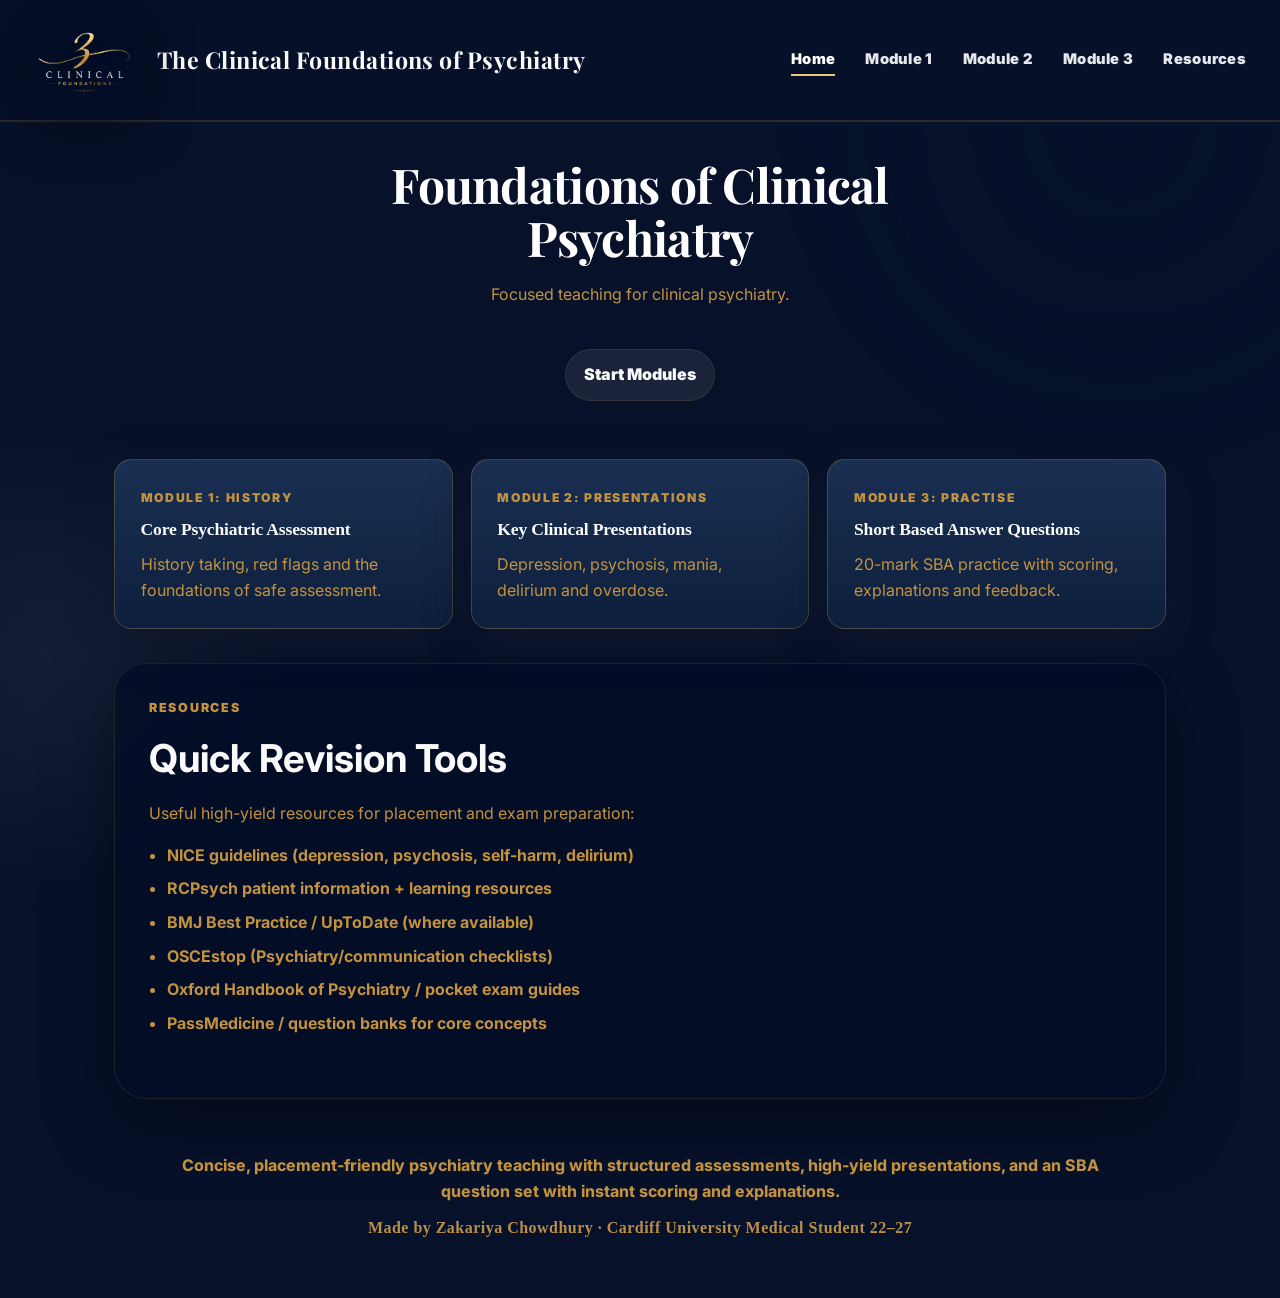
==== commit 06780618: "Update homepage design" ====
--- a/index.html
+++ b/index.html
@@ -4,17 +4,20 @@
   <meta charset="UTF-8" />
   <meta name="viewport" content="width=device-width, initial-scale=1.0" />
   <title>Foundations of Clinical Psychiatry</title>
+  <link rel="preconnect" href="https://fonts.googleapis.com" />
+  <link rel="preconnect" href="https://fonts.gstatic.com" crossorigin />
+  <link href="https://fonts.googleapis.com/css2?family=Inter:wght@300;400;600;700&family=Playfair+Display:wght@600;700&display=swap" rel="stylesheet" />
   <link rel="stylesheet" href="style.css" />
 </head>
 
-<body>
+<body class="home-page">
   <div class="app-layout">
     <div id="top"></div>
     <header class="topbar">
       <div class="topbar-inner">
-        <a class="topbar-brand" href="#dashboard" aria-label="Go to dashboard">
-          <span class="topbar-brand-title">Foundations</span>
-          <span class="topbar-brand-subtitle">Clinical Psychiatry</span>
+        <a class="logo" href="index.html" aria-label="Go to home page">
+          <img src="Images/logo.png" alt="Clinical Foundations Logo" />
+          <span class="logo-text">The Clinical Foundations of Psychiatry</span>
         </a>
 
         <nav class="top-nav" aria-label="Primary navigation">
@@ -43,7 +46,7 @@
             </div>
           </div>
 
-          <div class="nav-dropdown align-right">
+          <div class="nav-dropdown">
             <button class="nav-link nav-trigger" type="button">Module 3</button>
             <div class="nav-menu" role="menu">
               <a role="menuitem" href="#module3">SBA Questions</a>
@@ -58,33 +61,36 @@
     <main class="course-main">
 
       <section id="dashboard" class="course-hero">
-        <div>
-          <h1>Foundations of Clinical Psychiatry</h1>
-          <p class="hero-subtitle">A Practical Companion for Medical Students</p>
+        <div class="hero-copy">
+          <h1>Foundations of Clinical<br />Psychiatry</h1>
+          <p class="hero-blurb">Focused teaching for clinical psychiatry.</p>
+          <div class="hero-actions">
+            <a class="btn primary" href="#modules">Start Modules</a>
+          </div>
         </div>
       </section>
 
       <section id="modules" class="overview-grid">
         <a class="overview-card" href="#module1" aria-label="Go to Module 1: Core Psychiatric Assessment">
-          <span>Module 01</span>
+          <span>Module 1: History</span>
           <h3>Core Psychiatric Assessment</h3>
-          <p>Histories, Examinations and Assessments</p>
+          <p>History taking, red flags and the foundations of safe assessment.</p>
 
           <span class="corner-flap" aria-hidden="true"></span>
         </a>
 
-        <a class="overview-card" href="#module2" aria-label="Go to Module 2: Key Presentations">
-          <span>Module 02</span>
-          <h3>Key Presentations</h3>
-          <p>Depression, Psychosis, Mania, Delirium and Overdose</p>
+        <a class="overview-card" href="#module2" aria-label="Go to Module 2: Key Clinical Presentations">
+          <span>Module 2: Presentations</span>
+          <h3>Key Clinical Presentations</h3>
+          <p>Depression, psychosis, mania, delirium and overdose.</p>
 
           <span class="corner-flap" aria-hidden="true"></span>
         </a>
 
         <a class="overview-card" href="#module3" aria-label="Go to Module 3: Short Based Answer Questions">
-          <span>Module 03</span>
+          <span>Module 3: Practise</span>
           <h3>Short Based Answer Questions</h3>
-          <p>20-mark SBA practice with scoring and explanations.</p>
+          <p>20-mark SBA practice with scoring, explanations and feedback.</p>
 
           <span class="corner-flap" aria-hidden="true"></span>
         </a>
--- a/style.css
+++ b/style.css
@@ -7,6 +7,7 @@
 
 html {
   scroll-behavior: smooth;
+  scroll-padding-top: 124px;
 }
 
 :root {
@@ -27,16 +28,153 @@
 }
 
 body {
-  font-family: Inter, Arial, sans-serif;
+  font-family: Inter, system-ui, -apple-system, BlinkMacSystemFont, "Segoe UI", sans-serif;
   background: var(--bg);
   color: var(--text);
   line-height: 1.6;
+}
+
+body.home-page {
+  --bg: #07112a;
+  --surface: #0d1f3c;
+  --surface-2: #1a2f52;
+  --surface-soft: rgba(255, 255, 255, 0.04);
+  --text: #fafafa;
+  --text-strong: #fafafa;
+  --muted: #c3923e;
+  --muted-2: #bb8e47;
+  --border: rgba(195, 146, 62, 0.15);
+  --border-2: rgba(195, 146, 62, 0.30);
+  --accent: #c3923e;
+  --accent-muted: #c3923e;
+  --shadow: 0 24px 70px rgba(0, 0, 0, 0.38);
+  position: relative;
+  overflow-x: hidden;
+}
+
+body.home-page::before,
+body.home-page::after {
+  content: "";
+  position: fixed;
+  inset: auto;
+  pointer-events: none;
+  z-index: 0;
+  border-radius: 999px;
+  filter: blur(20px);
+}
+
+body.home-page::before {
+  width: 44rem;
+  height: 44rem;
+  top: -14rem;
+  right: -12rem;
+  background: radial-gradient(circle, rgba(7, 17, 42, 0.22), transparent 66%);
+}
+
+body.home-page::after {
+  width: 34rem;
+  height: 34rem;
+  left: -14rem;
+  top: 24rem;
+  background: radial-gradient(circle, rgba(255, 255, 255, 0.06), transparent 66%);
+}
+
+.home-page .app-layout {
+  position: relative;
+  z-index: 1;
 }
 
 .app-layout {
   display: grid;
   grid-template-columns: 1fr;
   min-height: 100vh;
+}
+
+.home-page .topbar {
+  position: fixed;
+  top: 0;
+  left: 0;
+  right: 0;
+  min-height: 100px;
+  background: rgba(7, 17, 42, 0.95);
+  backdrop-filter: blur(12px);
+  border-bottom: 2px solid rgba(195, 146, 62, 0.2);
+}
+
+.home-page .topbar-inner {
+  width: 100%;
+  max-width: none;
+  margin: 0 auto;
+  height: 100%;
+  padding: 0 1.5rem;
+  display: flex;
+  align-items: center;
+  justify-content: space-between;
+}
+
+.home-page .logo {
+  display: flex;
+  align-items: center;
+  gap: 0.8rem;
+  text-decoration: none;
+  max-width: none;
+  overflow: visible;
+  flex-shrink: 0;
+}
+
+.home-page .logo img {
+  display: block;
+  width: auto;
+  height: 120px;
+  object-fit: contain;
+  filter: drop-shadow(0 10px 24px rgba(0, 0, 0, 0.35));
+  flex-shrink: 0;
+}
+
+.home-page .logo-text {
+  display: grid;
+  gap: 0;
+  font-family: "Playfair Display", "Inter", system-ui, -apple-system, BlinkMacSystemFont, sans-serif;
+  font-weight: 700;
+  letter-spacing: 0.02em;
+  text-transform: none;
+  font-size: 1.45rem;
+  line-height: 1.1;
+  color: #fafafa;
+  white-space: nowrap;
+}
+
+.home-page .topbar-brand,
+.home-page .topbar-logo,
+.home-page .topbar-brand-text,
+.home-page .topbar-brand-title,
+.home-page .topbar-brand-subtitle {
+  display: none;
+}
+
+.home-page .nav-link {
+  color: #e5e7eb;
+  font-family: Inter, system-ui, sans-serif;
+}
+
+.home-page .nav-link::after {
+  background: rgba(239, 209, 132, 0.96);
+}
+
+.home-page .nav-menu {
+  background: rgba(7, 17, 42, 0.98);
+  border-color: rgba(195, 146, 62, 0.15);
+}
+
+.home-page .nav-menu a {
+  color: #d4dceb;
+}
+
+.home-page .nav-menu a:hover,
+.home-page .nav-menu a.active {
+  background: rgba(195, 146, 62, 0.12);
+  border-color: rgba(195, 146, 62, 0.18);
+  color: var(--text-strong);
 }
 
 .topbar {
@@ -59,8 +197,15 @@
 .topbar-brand {
   color: white;
   text-decoration: none;
-  display: grid;
-  gap: 2px;
+  display: flex;
+  gap: 0.8rem;
+  align-items: center;
+}
+
+.topbar-logo {
+  width: 0;
+  height: 0;
+  overflow: hidden;
 }
 
 .topbar-brand-title {
@@ -80,6 +225,7 @@
   gap: 10px;
   flex-wrap: wrap;
   justify-content: flex-end;
+  margin-left: auto;
 }
 
 .nav-link {
@@ -203,6 +349,12 @@
   padding: 34px;
 }
 
+.home-page .course-main {
+  max-width: 1100px;
+  margin: 0 auto;
+  padding: 140px 24px 48px;
+}
+
 .course-hero {
   background: transparent;
   border: none;
@@ -215,6 +367,18 @@
   text-align: center;
 }
 
+.home-page .course-hero {
+  padding: 18px 0 34px;
+}
+
+.home-page .hero-copy {
+  display: grid;
+  gap: 18px;
+  justify-items: center;
+  max-width: 780px;
+  margin: 0 auto;
+}
+
 .eyebrow {
   text-transform: uppercase;
   letter-spacing: 0.14em;
@@ -241,13 +405,91 @@
   margin-right: auto;
 }
 
-.hero-subtitle {
-  font-weight: 900;
-  color: var(--accent-muted);
-  margin-bottom: 12px;
-  text-transform: uppercase;
-  letter-spacing: 0.14em;
-  font-size: 0.78rem;
+.home-page .course-hero h1 {
+  max-width: 780px;
+  margin: 0 auto;
+  font-family: "Playfair Display", Inter, system-ui, serif;
+  font-size: 3rem;
+  font-weight: 700;
+  line-height: 1.1;
+  letter-spacing: -0.015em;
+  color: #ffffff;
+  text-align: center;
+  margin: 0;
+  text-wrap: balance;
+  text-shadow: none;
+}
+
+.home-page .hero-blurb {
+  max-width: 780px;
+  margin: 0 auto;
+  color: #c3923e;
+  font-family: Inter, system-ui, sans-serif;
+  text-align: center;
+  font-size: 1rem;
+}
+
+@media (max-width: 700px) {
+  .home-page .course-hero h1 {
+    font-size: 2.2rem;
+  }
+}
+
+.home-page .hero-actions {
+  display: flex;
+  flex-wrap: wrap;
+  gap: 14px;
+  justify-content: center;
+  margin-top: 4px;
+}
+
+.home-page .logo {
+  display: flex;
+  align-items: center;
+  gap: 0.8rem;
+  text-decoration: none;
+  max-width: none;
+  overflow: visible;
+  flex-shrink: 0;
+}
+
+.home-page .logo img {
+  display: block;
+  width: auto;
+  height: 120px;
+  object-fit: contain;
+  filter: drop-shadow(0 10px 24px rgba(0, 0, 0, 0.35));
+  flex-shrink: 0;
+}
+
+.home-page .logo-text {
+  font-family: "Playfair Display", "Inter", system-ui, -apple-system, BlinkMacSystemFont, sans-serif;
+  font-weight: 700;
+  letter-spacing: 0.02em;
+  text-transform: none;
+  font-size: 1.45rem;
+  line-height: 1.1;
+  color: #fafafa;
+  white-space: nowrap;
+}
+
+.home-page .topbar-brand,
+.home-page .topbar-logo,
+.home-page .topbar-brand-text,
+.home-page .topbar-brand-title,
+.home-page .topbar-brand-subtitle {
+  display: none;
+}
+
+.home-page .mini-quiz .ssba-submit {
+  background: linear-gradient(135deg, #c3923e, #bb8e47);
+  color: #030c25;
+  text-decoration: none;
+  max-width: none;
+  overflow: visible;
+  flex-shrink: 0;
+  font-weight: 700;
+  font-size: 1.08rem;
 }
 
 .hero-blurb {
@@ -332,11 +574,31 @@
   box-shadow: 0 12px 25px rgba(37, 99, 235, 0.25);
 }
 
+.home-page .btn.primary:hover,
+.home-page .mini-quiz .ssba-submit:hover {
+  background: linear-gradient(135deg, #efd184, #c3923e);
+  color: #030c25;
+  box-shadow: 0 28px 70px rgba(195, 146, 62, 0.5);
+  transform: translateY(-2px);
+}
+
+.home-page .btn.primary:active,
+.home-page .mini-quiz .ssba-submit:active {
+  transform: scale(0.98);
+}
+
 .overview-grid {
   margin-top: 34px;
   display: grid;
   grid-template-columns: repeat(3, 1fr);
   gap: 18px;
+}
+
+.home-page .overview-grid {
+  grid-template-columns: repeat(3, minmax(0, 1fr));
+  gap: 18px;
+  max-width: 1100px;
+  margin: 24px auto 0;
 }
 
 .overview-card {
@@ -356,9 +618,24 @@
   perspective: 900px;
 }
 
+.home-page .overview-card {
+  min-height: 170px;
+  padding: 1.5rem 1.6rem;
+  background: linear-gradient(180deg, #1a2f52, #0d1f3c);
+  border: 1px solid rgba(195, 146, 62, 0.30);
+  border-radius: 1.1rem;
+  box-shadow: 0 14px 40px rgba(15, 23, 42, 0.9);
+}
+
 .overview-card:hover {
   transform: translateY(-5px);
   box-shadow: 0 22px 70px rgba(0, 0, 0, 0.45);
+}
+
+.home-page .overview-card:hover {
+  transform: translateY(-1px);
+  box-shadow: 0 20px 45px rgba(195, 146, 62, 0.3);
+  border-color: rgba(239, 209, 132, 0.8);
 }
 
 .overview-card:focus-visible {
@@ -375,6 +652,11 @@
   text-transform: uppercase;
 }
 
+.home-page .overview-card span {
+  font-size: 0.76rem;
+  letter-spacing: 0.14em;
+}
+
 .overview-card h3 {
   margin: 12px 0;
   font-family: ui-serif, Cambria, Georgia, "Times New Roman", Times, serif;
@@ -383,8 +665,29 @@
   color: var(--text-strong);
 }
 
+.home-page .overview-card h3 {
+  margin-top: 10px;
+  font-size: 1.1rem;
+  font-weight: 700;
+}
+
 .overview-card p {
   color: var(--muted);
+}
+
+.home-page .overview-card p {
+  color: #c3923e;
+  max-width: 18rem;
+}
+
+.home-page .overview-card.active {
+  transform: translateY(-1px);
+  border-color: rgba(239, 209, 132, 0.8);
+  box-shadow: 0 20px 45px rgba(195, 146, 62, 0.3);
+}
+
+.home-page .corner-flap {
+  display: none;
 }
 
 .corner-flap {
@@ -486,6 +789,24 @@
   box-shadow: var(--shadow);
 }
 
+.home-page .module-section {
+  background: rgba(3, 12, 37, 0.7);
+  border-color: rgba(195, 146, 62, 0.15);
+}
+
+.home-page .module-section[id^="module"] {
+  display: none;
+}
+
+.home-page .module-section[id^="module"].is-open {
+  display: block;
+}
+
+.home-page #modules,
+.home-page .module-section {
+  scroll-margin-top: 124px;
+}
+
 .module-header {
   max-width: 760px;
   margin-bottom: 28px;
@@ -546,6 +867,11 @@
   padding: 18px 6px 10px;
   color: var(--muted);
   text-align: center;
+}
+
+.home-page .page-footer {
+  margin-top: 42px;
+  padding-top: 12px;
 }
 
 .page-footer p {
@@ -814,27 +1140,73 @@
 }
 
 @media (max-width: 1050px) {
+  .home-page .topbar-inner {
+    padding: 14px 16px;
+  }
+
+  .home-page .topbar {
+    min-height: 92px;
+  }
+
   .course-hero {
     grid-template-columns: 1fr;
   }
 
+  .home-page .course-main {
+    padding-inline: 16px;
+    padding-top: 128px;
+  }
+
+  .home-page .course-hero {
+    padding-top: 56px;
+  }
+
+  .home-page .overview-grid,
+  .overview-grid,
   .overview-grid,
   .lesson-grid {
     grid-template-columns: 1fr;
   }
 
+  .home-page .overview-card,
   .overview-card {
-    padding-right: 96px;
-  }
-
-  .overview-icon {
-    width: 52px;
-    height: 52px;
-    right: 20px;
-  }
-
-  .topbar-inner {
-    padding: 14px 16px;
-  }
-
+    padding-right: 24px;
+  }
+
+  .home-page .logo img {
+    height: 78px;
+  }
+
+  .home-page .logo-text {
+    font-size: 1.1rem;
+  }
+
+}
+
+@media (max-width: 700px) {
+  .home-page .course-main {
+    padding-top: 116px;
+  }
+
+  .home-page .course-hero h1 {
+    font-size: 2.2rem;
+  }
+
+  .home-page .overview-grid,
+  .overview-grid,
+  .lesson-grid {
+    grid-template-columns: 1fr;
+  }
+
+  .home-page .topbar {
+    min-height: 86px;
+  }
+
+  .home-page .logo img {
+    height: 60px;
+  }
+
+  .home-page .logo-text {
+    font-size: 0.95rem;
+  }
 }
